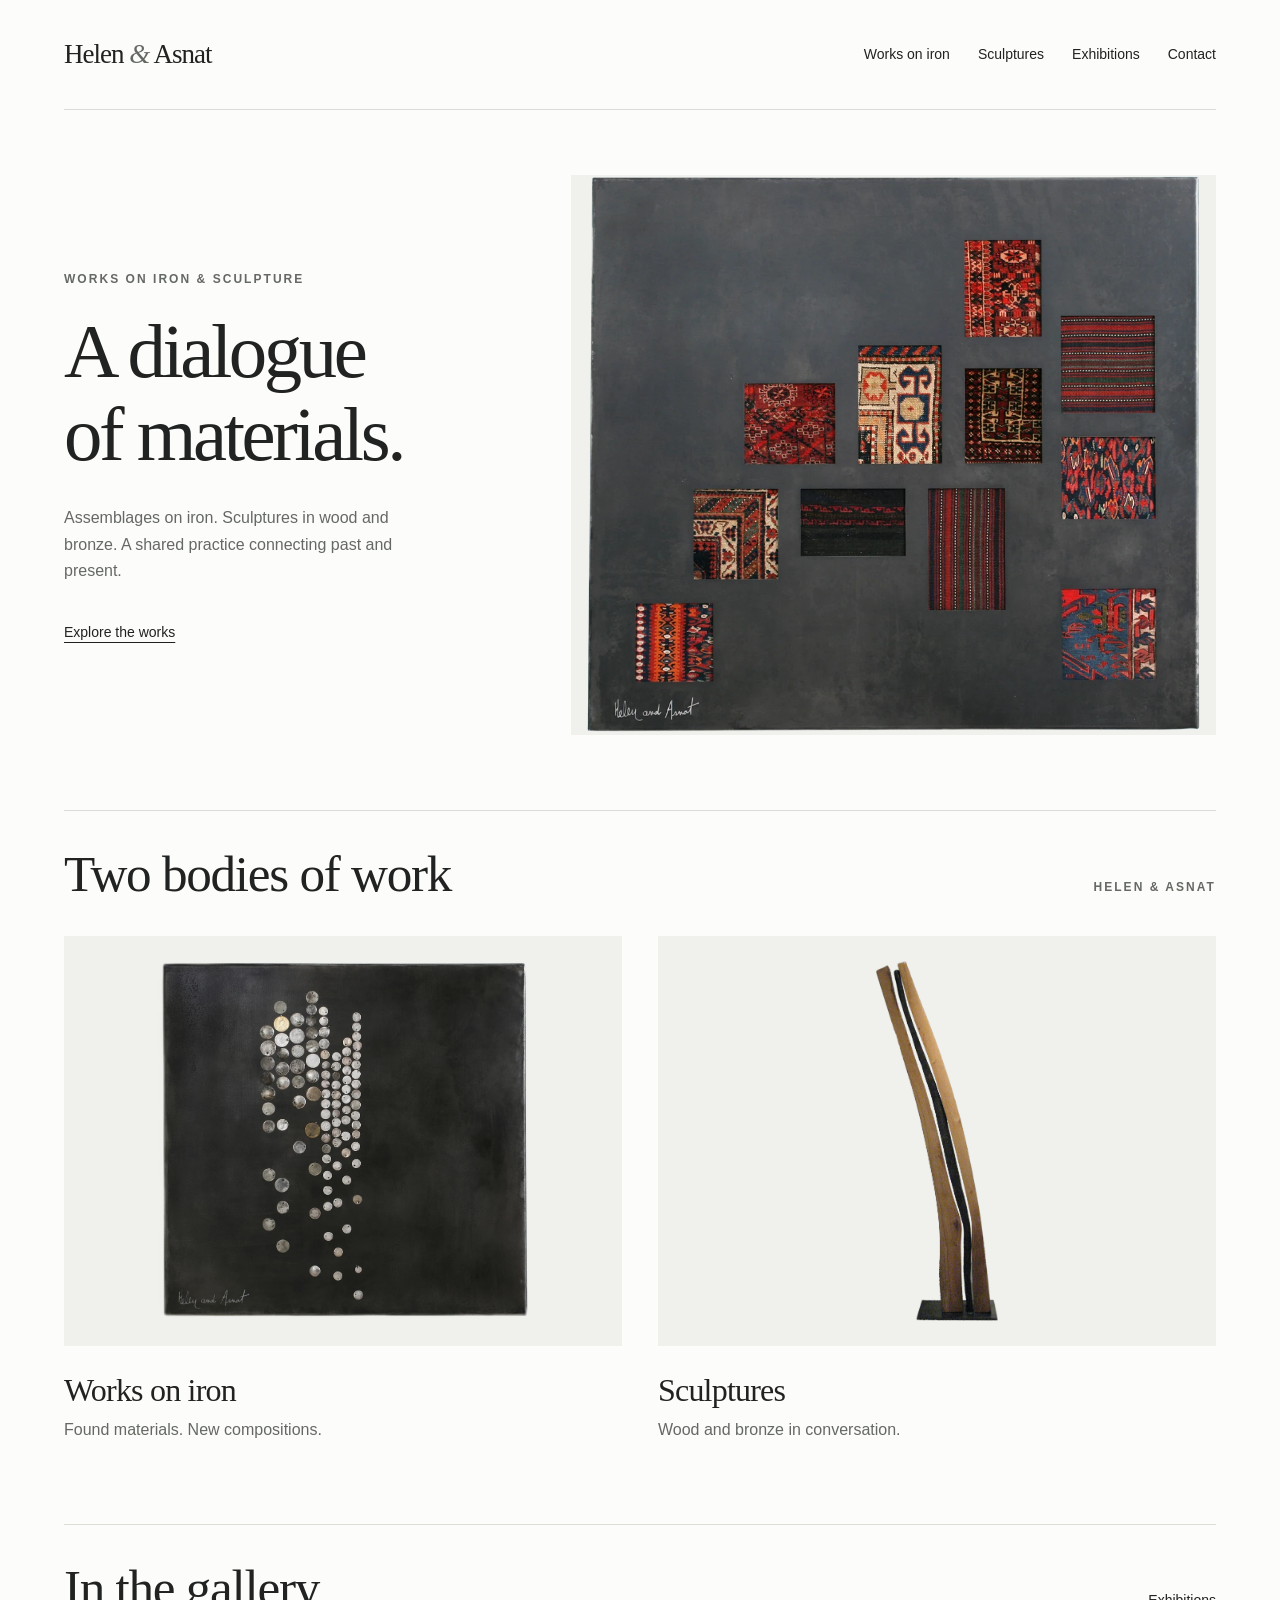
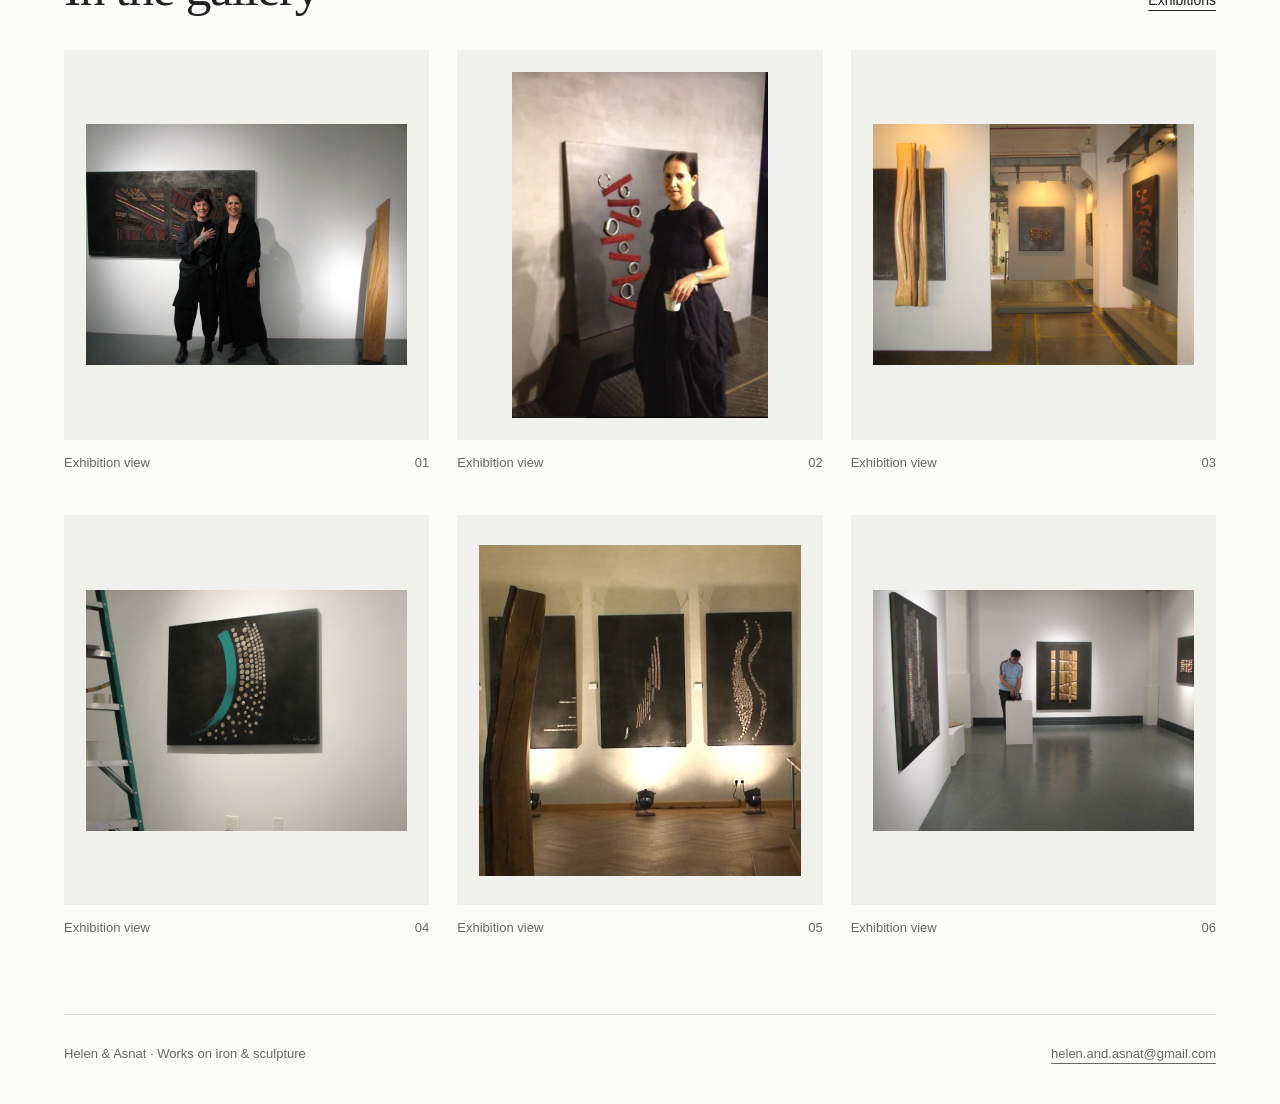
==== index.html @ fd4b8bdb "Build Helen and Asnat art portfolio for GitHub Pages" ====
<!doctype html><html lang="en"><head><meta charset="utf-8"><meta name="viewport" content="width=device-width, initial-scale=1"><title>Works on iron &amp; sculpture | Helen and Asnat</title><meta name="description" content="Art by Helen and Asnat: works on iron, wood and bronze sculptures, exhibitions and artist statements."><link rel="icon" href="favicon.svg" type="image/svg+xml"><link rel="stylesheet" href="style.css"><script defer src="gallery.js"></script></head><body><a class="skip" href="#main">Skip to content</a><header class="header"><a class="brand" href="./">Helen <span>&amp;</span> Asnat</a><nav aria-label="Main navigation"><a href="works-on-iron/" >Works on iron</a><a href="sculptures/" >Sculptures</a><a href="exhibitions/" >Exhibitions</a><a href="contact-1/" >Contact</a></nav></header><main id="main"><section class="hero"><div><span class="eyebrow">Works on iron &amp; sculpture</span><h1>A dialogue<br>of materials.</h1><p>Assemblages on iron. Sculptures in wood and bronze. A shared practice connecting past and present.</p><a class="text-link" href="works-on-iron/">Explore the works</a></div><img class="hero-image" src="assets/2c058118e0299b.webp" alt="Assemblage on iron by Helen and Asnat" fetchpriority="high"></section><div class="section-head"><h2>Two bodies of work</h2><span class="eyebrow">Helen &amp; Asnat</span></div><section class="collection-grid"><a class="collection" href="works-on-iron/"><img class="" src="assets/9e186c70b2d041.webp" alt="Assemblage on iron by Helen and Asnat" loading="lazy"><h2>Works on iron</h2><p>Found materials. New compositions.</p></a><a class="collection" href="sculptures/"><img class="" src="assets/426049a3ed5650.webp" alt="Wood and bronze sculpture by Helen and Asnat" loading="lazy"><h2>Sculptures</h2><p>Wood and bronze in conversation.</p></a></section><div class="section-head" id="exhibitionsview"><h2>In the gallery</h2><a class="text-link" href="exhibitions/">Exhibitions</a></div><div class="gallery"><figure class="art"><a class="art-link" href="assets/4112d3dcbe7332.webp" aria-label="Enlarge image 1"><img class="" src="assets/4112d3dcbe7332.webp" alt="Exhibition view by Helen and Asnat" loading="lazy"></a><figcaption><span>Exhibition view</span><span>01</span></figcaption></figure><figure class="art"><a class="art-link" href="assets/65304a5ecab0d7.webp" aria-label="Enlarge image 2"><img class="" src="assets/65304a5ecab0d7.webp" alt="Exhibition view by Helen and Asnat" loading="lazy"></a><figcaption><span>Exhibition view</span><span>02</span></figcaption></figure><figure class="art"><a class="art-link" href="assets/9bd094eff976e6.webp" aria-label="Enlarge image 3"><img class="" src="assets/9bd094eff976e6.webp" alt="Exhibition view by Helen and Asnat" loading="lazy"></a><figcaption><span>Exhibition view</span><span>03</span></figcaption></figure><figure class="art"><a class="art-link" href="assets/905476656d8ebf.webp" aria-label="Enlarge image 4"><img class="" src="assets/905476656d8ebf.webp" alt="Exhibition view by Helen and Asnat" loading="lazy"></a><figcaption><span>Exhibition view</span><span>04</span></figcaption></figure><figure class="art"><a class="art-link" href="assets/89f5d32271fccd.webp" aria-label="Enlarge image 5"><img class="" src="assets/89f5d32271fccd.webp" alt="Exhibition view by Helen and Asnat" loading="lazy"></a><figcaption><span>Exhibition view</span><span>05</span></figcaption></figure><figure class="art"><a class="art-link" href="assets/de96e5c4df26c9.webp" aria-label="Enlarge image 6"><img class="" src="assets/de96e5c4df26c9.webp" alt="Exhibition view by Helen and Asnat" loading="lazy"></a><figcaption><span>Exhibition view</span><span>06</span></figcaption></figure></div></main><footer><span>Helen &amp; Asnat · Works on iron &amp; sculpture</span><a href="mailto:helen.and.asnat@gmail.com">helen.and.asnat@gmail.com</a></footer><dialog aria-label="Artwork viewer"><div class="lightbox-top"><span id="art-label">Artwork</span><button id="close" aria-label="Close artwork viewer">Close ×</button></div><img id="large-art" alt=""><div class="lightbox-bottom"><button id="previous" aria-label="Previous artwork">Previous</button><span id="counter"></span><button id="next" aria-label="Next artwork">Next</button></div></dialog></body></html>
---- style.css ----
:root{--ink:#202321;--muted:#656963;--paper:#fcfcfa;--line:#d9ddd6;--accent:#73543d}*{box-sizing:border-box}html{scroll-behavior:smooth}body{margin:0;background:var(--paper);color:var(--ink);font:16px/1.65 Arial,Helvetica,sans-serif}a{color:inherit;text-underline-offset:5px}a:hover{color:var(--accent)}button{font:inherit;cursor:pointer}a:focus-visible,button:focus-visible{outline:2px solid var(--accent);outline-offset:6px}.skip{position:absolute;left:20px;top:-70px;background:white;padding:12px;z-index:10}.skip:focus{top:10px}.header{margin:0 5vw;min-height:110px;display:flex;align-items:center;justify-content:space-between;border-bottom:1px solid var(--line);gap:30px}.brand{text-decoration:none;font-family:Georgia,serif;font-size:27px;line-height:1.1;letter-spacing:-1px}.brand span{font-style:italic;color:var(--muted)}nav{display:flex;gap:28px;flex-wrap:wrap}nav a{font-size:14px;text-decoration:none}nav a[aria-current=page]{text-decoration:underline}main{max-width:1500px;margin:auto;padding:0 5vw}.eyebrow{text-transform:uppercase;letter-spacing:.17em;font-size:12px;font-weight:600;color:var(--muted)}h1,h2,h3{font-family:Georgia,'Times New Roman',serif;font-weight:400;line-height:1.08;margin:0}h1{font-size:clamp(46px,6vw,88px);letter-spacing:-.045em}h2{font-size:clamp(34px,4vw,54px);letter-spacing:-.025em}.hero{display:grid;grid-template-columns:.8fr 1.2fr;gap:6vw;align-items:center;padding:65px 0 75px}.hero h1{margin:20px 0 28px}.hero p{max-width:380px;color:var(--muted)}.hero-image{width:100%;height:560px;object-fit:contain;background:#f0f1ed}.text-link{display:inline-block;margin-top:20px;font-size:14px}.intro{padding:60px 0 50px;display:grid;grid-template-columns:1fr 1fr;gap:5vw}.intro p{max-width:650px;color:var(--muted);margin-top:0}.subnav{display:flex;flex-wrap:wrap;gap:12px 28px;font-size:14px;margin-top:22px}.section-head{border-top:1px solid var(--line);padding:35px 0;display:flex;align-items:baseline;justify-content:space-between;gap:20px}.gallery{display:grid;grid-template-columns:repeat(3,minmax(0,1fr));gap:42px 28px;margin:0 0 75px}.art{margin:0;min-width:0}.art a{display:block;background:#f0f1ed;overflow:hidden}.art img{width:100%;height:390px;object-fit:contain;display:block;padding:22px;transition:transform .3s}.art a:hover img{transform:scale(1.025)}figcaption{display:flex;justify-content:space-between;gap:12px;margin-top:12px;font-size:13px;color:var(--muted)}.collection-grid{display:grid;grid-template-columns:1fr 1fr;gap:36px;margin:0 0 80px}.collection img{width:100%;height:410px;object-fit:contain;background:#f0f1ed;padding:25px}.collection{text-decoration:none}.collection h2{font-size:32px;margin:18px 0 10px}.collection p{margin:0;color:var(--muted)}.prose{max-width:760px;margin:0 auto 85px;font-size:18px;line-height:1.85}.prose p{margin:0 0 25px}.exhibitions{list-style:none;padding:0;margin:0 0 70px}.exhibitions li{display:grid;grid-template-columns:90px 1fr 150px;gap:20px;padding:25px 0;border-top:1px solid var(--line)}.exhibitions .year{font-family:Georgia,serif;font-size:25px}.exhibitions .kind{color:var(--muted);font-size:14px}.contact{display:grid;grid-template-columns:1fr 1fr;gap:8vw;padding-bottom:80px}.contact img{width:100%;max-height:600px;object-fit:contain}.contact h2{font-size:30px;margin:30px 0 12px}.contact a{overflow-wrap:anywhere}footer{margin:0 5vw;border-top:1px solid var(--line);padding:28px 0 40px;display:flex;justify-content:space-between;gap:20px;font-size:13px;color:var(--muted)}dialog{border:0;background:#fcfcfa;padding:24px;width:95vw;max-width:1400px;max-height:95vh}dialog::backdrop{background:#101411dd}.lightbox-top,.lightbox-bottom{display:flex;justify-content:space-between;align-items:center;gap:20px}dialog button{border:1px solid var(--line);background:transparent;padding:8px 16px}dialog img{width:100%;height:70vh;object-fit:contain;display:block;margin:15px 0}body:has(dialog[open]){overflow:hidden}@media(max-width:760px){.header{min-height:120px;align-items:flex-start;padding:24px 0;flex-direction:column;gap:22px}nav{gap:12px 22px}.hero,.intro,.contact{grid-template-columns:1fr;gap:30px}.hero{padding:35px 0 45px}.hero-image{height:420px}.hero p{max-width:none}.intro{padding:35px 0}.gallery{grid-template-columns:repeat(2,minmax(0,1fr));gap:25px 14px}.art img{height:270px;padding:12px}.collection-grid{gap:20px}.collection img{height:280px;padding:15px}.collection h2{font-size:28px}.exhibitions li{grid-template-columns:65px 1fr}.exhibitions .kind{grid-column:2}.prose{font-size:17px}.section-head{align-items:flex-start}.section-head .text-link{margin-top:5px}footer{flex-direction:column;gap:5px}}@media(max-width:420px){.gallery,.collection-grid{grid-template-columns:1fr}.art img{height:390px}.hero-image{height:340px}}@media(prefers-reduced-motion:reduce){html{scroll-behavior:auto}.art img{transition:none}}
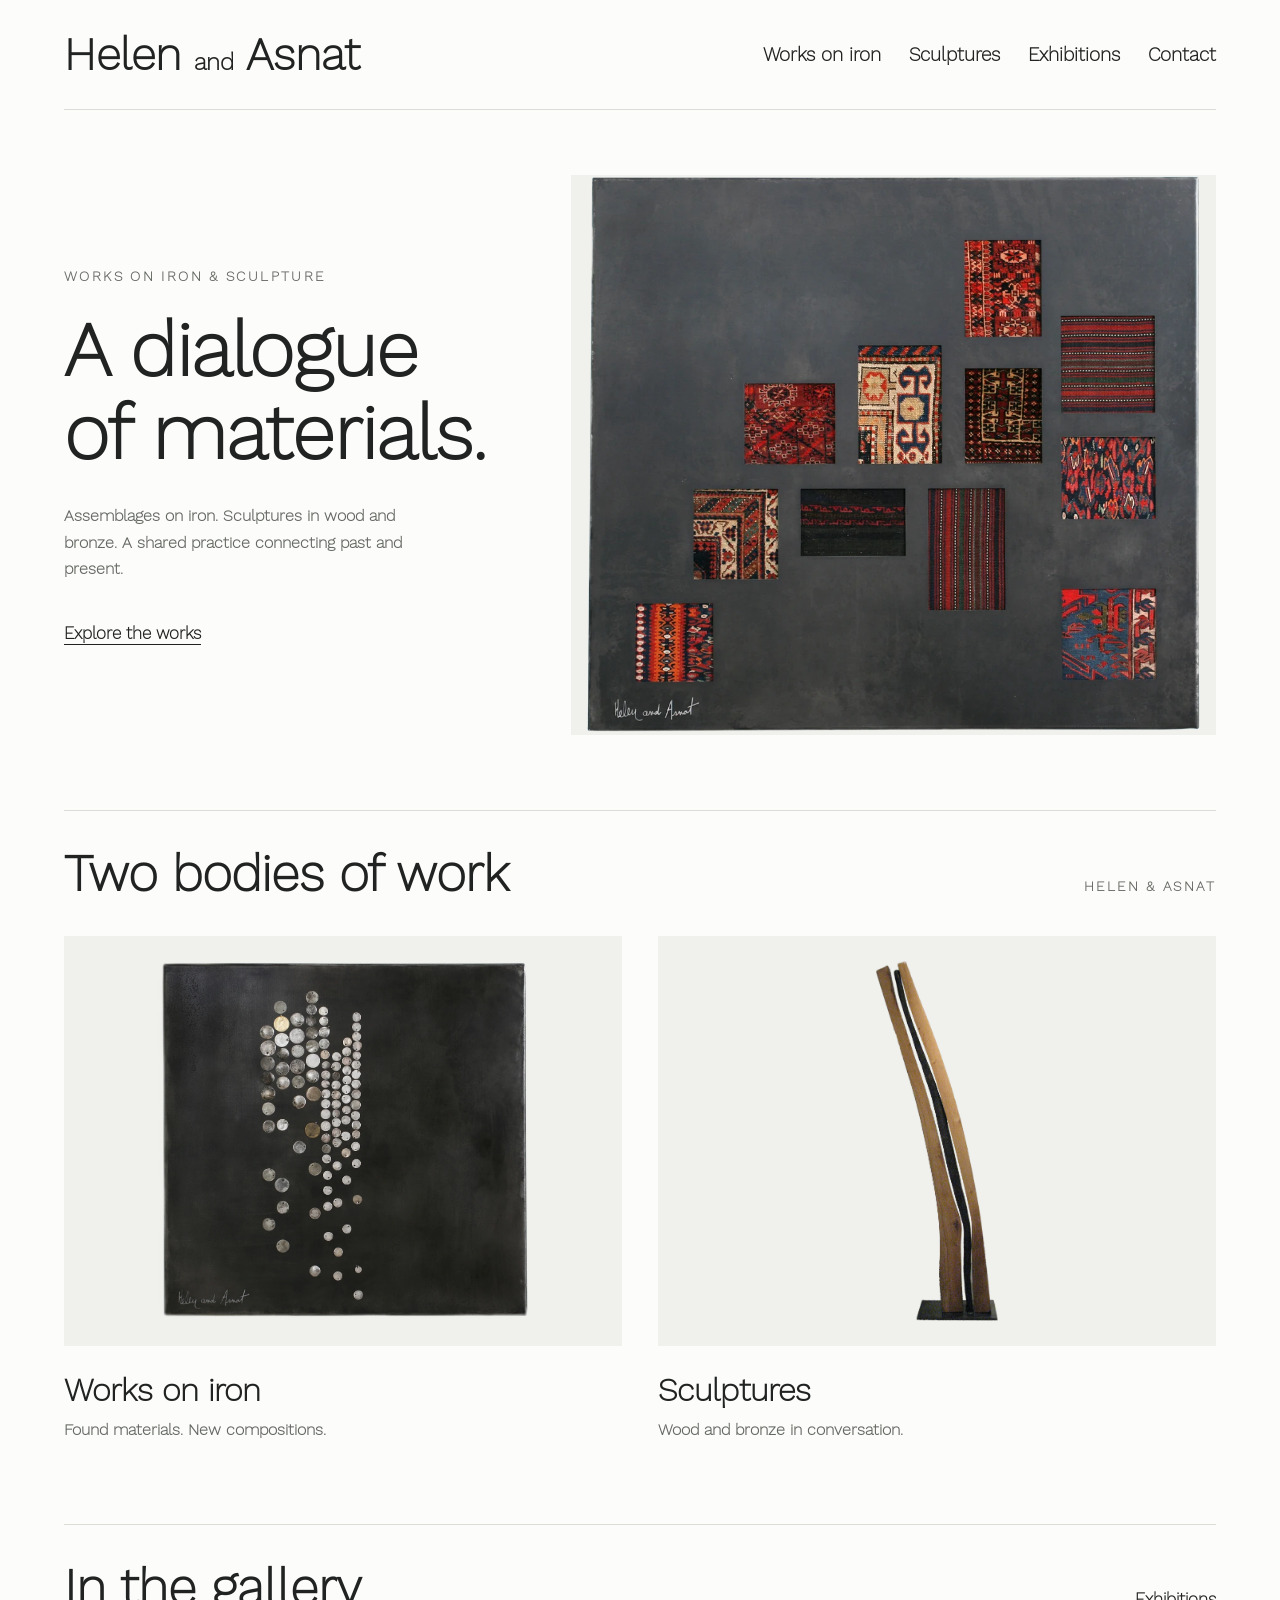
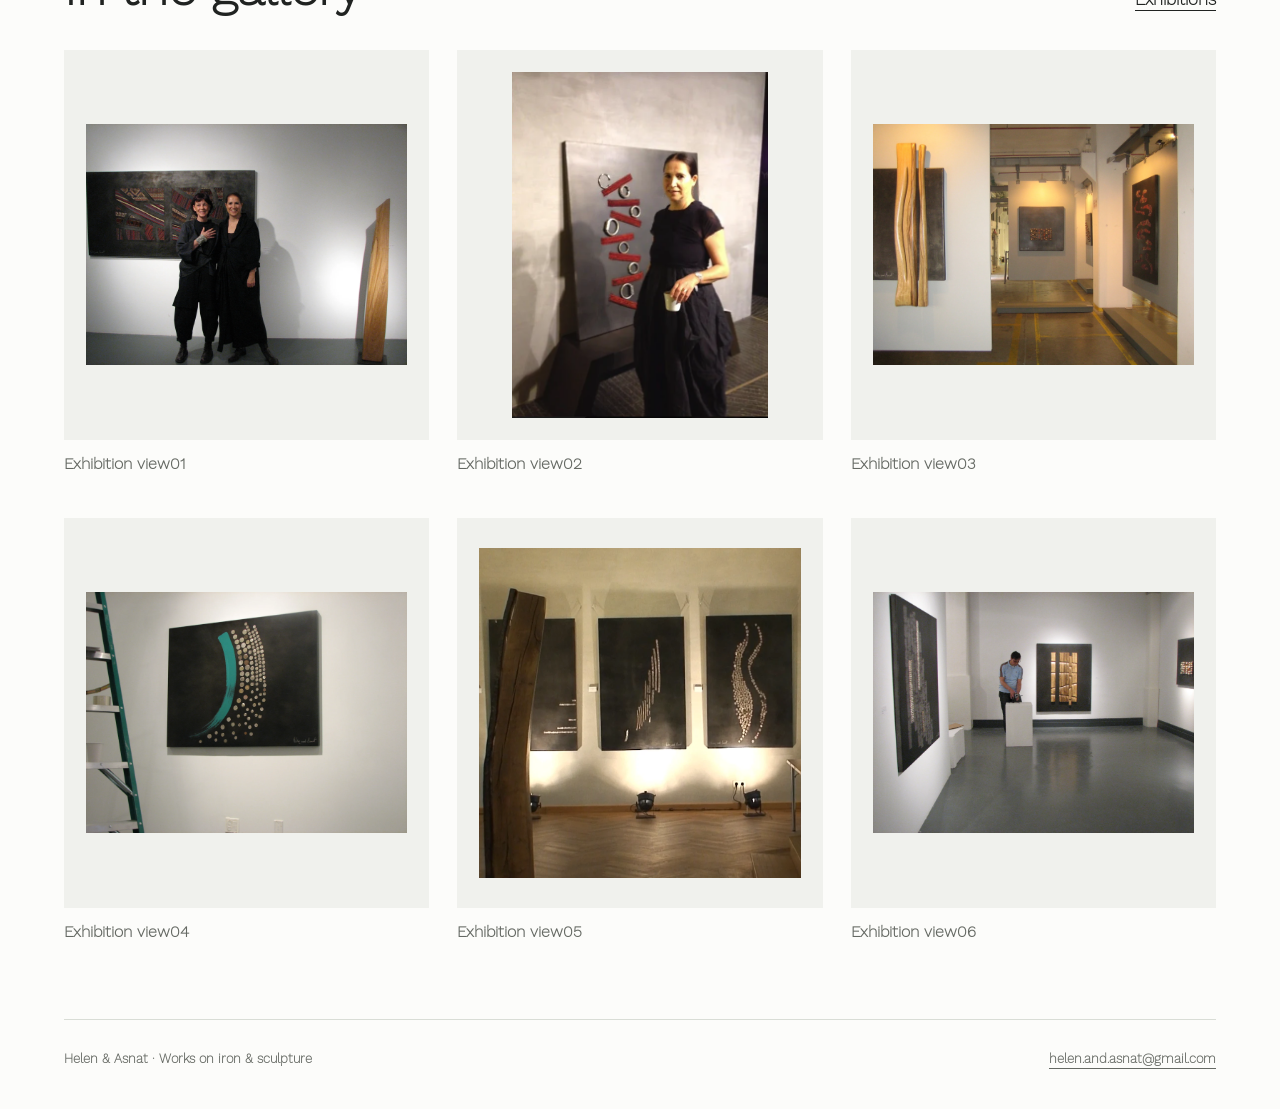
==== commit 5280ddbf: "Restore complete galleries, original artwork details and Work Sans typography" ====
--- a/index.html
+++ b/index.html
@@ -1 +1 @@
-<!doctype html><html lang="en"><head><meta charset="utf-8"><meta name="viewport" content="width=device-width, initial-scale=1"><title>Works on iron &amp; sculpture | Helen and Asnat</title><meta name="description" content="Art by Helen and Asnat: works on iron, wood and bronze sculptures, exhibitions and artist statements."><link rel="icon" href="favicon.svg" type="image/svg+xml"><link rel="stylesheet" href="style.css"><script defer src="gallery.js"></script></head><body><a class="skip" href="#main">Skip to content</a><header class="header"><a class="brand" href="./">Helen <span>&amp;</span> Asnat</a><nav aria-label="Main navigation"><a href="works-on-iron/" >Works on iron</a><a href="sculptures/" >Sculptures</a><a href="exhibitions/" >Exhibitions</a><a href="contact-1/" >Contact</a></nav></header><main id="main"><section class="hero"><div><span class="eyebrow">Works on iron &amp; sculpture</span><h1>A dialogue<br>of materials.</h1><p>Assemblages on iron. Sculptures in wood and bronze. A shared practice connecting past and present.</p><a class="text-link" href="works-on-iron/">Explore the works</a></div><img class="hero-image" src="assets/2c058118e0299b.webp" alt="Assemblage on iron by Helen and Asnat" fetchpriority="high"></section><div class="section-head"><h2>Two bodies of work</h2><span class="eyebrow">Helen &amp; Asnat</span></div><section class="collection-grid"><a class="collection" href="works-on-iron/"><img class="" src="assets/9e186c70b2d041.webp" alt="Assemblage on iron by Helen and Asnat" loading="lazy"><h2>Works on iron</h2><p>Found materials. New compositions.</p></a><a class="collection" href="sculptures/"><img class="" src="assets/426049a3ed5650.webp" alt="Wood and bronze sculpture by Helen and Asnat" loading="lazy"><h2>Sculptures</h2><p>Wood and bronze in conversation.</p></a></section><div class="section-head" id="exhibitionsview"><h2>In the gallery</h2><a class="text-link" href="exhibitions/">Exhibitions</a></div><div class="gallery"><figure class="art"><a class="art-link" href="assets/4112d3dcbe7332.webp" aria-label="Enlarge image 1"><img class="" src="assets/4112d3dcbe7332.webp" alt="Exhibition view by Helen and Asnat" loading="lazy"></a><figcaption><span>Exhibition view</span><span>01</span></figcaption></figure><figure class="art"><a class="art-link" href="assets/65304a5ecab0d7.webp" aria-label="Enlarge image 2"><img class="" src="assets/65304a5ecab0d7.webp" alt="Exhibition view by Helen and Asnat" loading="lazy"></a><figcaption><span>Exhibition view</span><span>02</span></figcaption></figure><figure class="art"><a class="art-link" href="assets/9bd094eff976e6.webp" aria-label="Enlarge image 3"><img class="" src="assets/9bd094eff976e6.webp" alt="Exhibition view by Helen and Asnat" loading="lazy"></a><figcaption><span>Exhibition view</span><span>03</span></figcaption></figure><figure class="art"><a class="art-link" href="assets/905476656d8ebf.webp" aria-label="Enlarge image 4"><img class="" src="assets/905476656d8ebf.webp" alt="Exhibition view by Helen and Asnat" loading="lazy"></a><figcaption><span>Exhibition view</span><span>04</span></figcaption></figure><figure class="art"><a class="art-link" href="assets/89f5d32271fccd.webp" aria-label="Enlarge image 5"><img class="" src="assets/89f5d32271fccd.webp" alt="Exhibition view by Helen and Asnat" loading="lazy"></a><figcaption><span>Exhibition view</span><span>05</span></figcaption></figure><figure class="art"><a class="art-link" href="assets/de96e5c4df26c9.webp" aria-label="Enlarge image 6"><img class="" src="assets/de96e5c4df26c9.webp" alt="Exhibition view by Helen and Asnat" loading="lazy"></a><figcaption><span>Exhibition view</span><span>06</span></figcaption></figure></div></main><footer><span>Helen &amp; Asnat · Works on iron &amp; sculpture</span><a href="mailto:helen.and.asnat@gmail.com">helen.and.asnat@gmail.com</a></footer><dialog aria-label="Artwork viewer"><div class="lightbox-top"><span id="art-label">Artwork</span><button id="close" aria-label="Close artwork viewer">Close ×</button></div><img id="large-art" alt=""><div class="lightbox-bottom"><button id="previous" aria-label="Previous artwork">Previous</button><span id="counter"></span><button id="next" aria-label="Next artwork">Next</button></div></dialog></body></html>+<!doctype html><html lang="en"><head><meta charset="utf-8"><meta name="viewport" content="width=device-width, initial-scale=1"><title>Works on iron &amp; sculpture | Helen and Asnat</title><meta name="description" content="Art by Helen and Asnat: works on iron, wood and bronze sculptures, exhibitions and artist statements."><link rel="icon" href="favicon.svg" type="image/svg+xml"><link rel="stylesheet" href="style.css"><script defer src="gallery.js"></script></head><body><a class="skip" href="#main">Skip to content</a><header class="header"><a class="brand" href="./">Helen <span>and</span> Asnat</a><nav aria-label="Main navigation"><a href="works-on-iron/" >Works on iron</a><a href="sculptures/" >Sculptures</a><a href="exhibitions/" >Exhibitions</a><a href="contact-1/" >Contact</a></nav></header><main id="main"><section class="hero"><div><span class="eyebrow">Works on iron &amp; sculpture</span><h1>A dialogue<br>of materials.</h1><p>Assemblages on iron. Sculptures in wood and bronze. A shared practice connecting past and present.</p><a class="text-link" href="works-on-iron/">Explore the works</a></div><img class="hero-image" src="assets/2c058118e0299b.webp" alt="Assemblage on iron by Helen and Asnat" fetchpriority="high"></section><div class="section-head"><h2>Two bodies of work</h2><span class="eyebrow">Helen &amp; Asnat</span></div><section class="collection-grid"><a class="collection" href="works-on-iron/"><img class="" src="assets/9e186c70b2d041.webp" alt="Assemblage on iron by Helen and Asnat" loading="lazy"><h2>Works on iron</h2><p>Found materials. New compositions.</p></a><a class="collection" href="sculptures/"><img class="" src="assets/426049a3ed5650.webp" alt="Wood and bronze sculpture by Helen and Asnat" loading="lazy"><h2>Sculptures</h2><p>Wood and bronze in conversation.</p></a></section><div class="section-head" id="exhibitionsview"><h2>In the gallery</h2><a class="text-link" href="exhibitions/">Exhibitions</a></div><div class="gallery"><figure class="art"><a class="art-link" href="assets/4112d3dcbe7332.webp" aria-label="Enlarge image 1"><img class="" src="assets/4112d3dcbe7332.webp" alt="Exhibition view by Helen and Asnat" loading="lazy"></a><figcaption><span>Exhibition view</span><span>01</span></figcaption></figure><figure class="art"><a class="art-link" href="assets/65304a5ecab0d7.webp" aria-label="Enlarge image 2"><img class="" src="assets/65304a5ecab0d7.webp" alt="Exhibition view by Helen and Asnat" loading="lazy"></a><figcaption><span>Exhibition view</span><span>02</span></figcaption></figure><figure class="art"><a class="art-link" href="assets/9bd094eff976e6.webp" aria-label="Enlarge image 3"><img class="" src="assets/9bd094eff976e6.webp" alt="Exhibition view by Helen and Asnat" loading="lazy"></a><figcaption><span>Exhibition view</span><span>03</span></figcaption></figure><figure class="art"><a class="art-link" href="assets/905476656d8ebf.webp" aria-label="Enlarge image 4"><img class="" src="assets/905476656d8ebf.webp" alt="Exhibition view by Helen and Asnat" loading="lazy"></a><figcaption><span>Exhibition view</span><span>04</span></figcaption></figure><figure class="art"><a class="art-link" href="assets/89f5d32271fccd.webp" aria-label="Enlarge image 5"><img class="" src="assets/89f5d32271fccd.webp" alt="Exhibition view by Helen and Asnat" loading="lazy"></a><figcaption><span>Exhibition view</span><span>05</span></figcaption></figure><figure class="art"><a class="art-link" href="assets/de96e5c4df26c9.webp" aria-label="Enlarge image 6"><img class="" src="assets/de96e5c4df26c9.webp" alt="Exhibition view by Helen and Asnat" loading="lazy"></a><figcaption><span>Exhibition view</span><span>06</span></figcaption></figure></div></main><footer><span>Helen &amp; Asnat · Works on iron &amp; sculpture</span><a href="mailto:helen.and.asnat@gmail.com">helen.and.asnat@gmail.com</a></footer><dialog aria-labelledby="art-label" aria-describedby="art-description"><div class="lightbox-top"><span id="art-label">Artwork</span><button id="close" aria-label="Close artwork viewer">Close ×</button></div><img id="large-art" alt=""><p id="art-description"></p><div class="lightbox-bottom"><button id="previous" aria-label="Previous artwork">Previous</button><span id="counter"></span><button id="next" aria-label="Next artwork">Next</button></div></dialog></body></html>
--- a/style.css
+++ b/style.css
@@ -1 +1,5 @@
-:root{--ink:#202321;--muted:#656963;--paper:#fcfcfa;--line:#d9ddd6;--accent:#73543d}*{box-sizing:border-box}html{scroll-behavior:smooth}body{margin:0;background:var(--paper);color:var(--ink);font:16px/1.65 Arial,Helvetica,sans-serif}a{color:inherit;text-underline-offset:5px}a:hover{color:var(--accent)}button{font:inherit;cursor:pointer}a:focus-visible,button:focus-visible{outline:2px solid var(--accent);outline-offset:6px}.skip{position:absolute;left:20px;top:-70px;background:white;padding:12px;z-index:10}.skip:focus{top:10px}.header{margin:0 5vw;min-height:110px;display:flex;align-items:center;justify-content:space-between;border-bottom:1px solid var(--line);gap:30px}.brand{text-decoration:none;font-family:Georgia,serif;font-size:27px;line-height:1.1;letter-spacing:-1px}.brand span{font-style:italic;color:var(--muted)}nav{display:flex;gap:28px;flex-wrap:wrap}nav a{font-size:14px;text-decoration:none}nav a[aria-current=page]{text-decoration:underline}main{max-width:1500px;margin:auto;padding:0 5vw}.eyebrow{text-transform:uppercase;letter-spacing:.17em;font-size:12px;font-weight:600;color:var(--muted)}h1,h2,h3{font-family:Georgia,'Times New Roman',serif;font-weight:400;line-height:1.08;margin:0}h1{font-size:clamp(46px,6vw,88px);letter-spacing:-.045em}h2{font-size:clamp(34px,4vw,54px);letter-spacing:-.025em}.hero{display:grid;grid-template-columns:.8fr 1.2fr;gap:6vw;align-items:center;padding:65px 0 75px}.hero h1{margin:20px 0 28px}.hero p{max-width:380px;color:var(--muted)}.hero-image{width:100%;height:560px;object-fit:contain;background:#f0f1ed}.text-link{display:inline-block;margin-top:20px;font-size:14px}.intro{padding:60px 0 50px;display:grid;grid-template-columns:1fr 1fr;gap:5vw}.intro p{max-width:650px;color:var(--muted);margin-top:0}.subnav{display:flex;flex-wrap:wrap;gap:12px 28px;font-size:14px;margin-top:22px}.section-head{border-top:1px solid var(--line);padding:35px 0;display:flex;align-items:baseline;justify-content:space-between;gap:20px}.gallery{display:grid;grid-template-columns:repeat(3,minmax(0,1fr));gap:42px 28px;margin:0 0 75px}.art{margin:0;min-width:0}.art a{display:block;background:#f0f1ed;overflow:hidden}.art img{width:100%;height:390px;object-fit:contain;display:block;padding:22px;transition:transform .3s}.art a:hover img{transform:scale(1.025)}figcaption{display:flex;justify-content:space-between;gap:12px;margin-top:12px;font-size:13px;color:var(--muted)}.collection-grid{display:grid;grid-template-columns:1fr 1fr;gap:36px;margin:0 0 80px}.collection img{width:100%;height:410px;object-fit:contain;background:#f0f1ed;padding:25px}.collection{text-decoration:none}.collection h2{font-size:32px;margin:18px 0 10px}.collection p{margin:0;color:var(--muted)}.prose{max-width:760px;margin:0 auto 85px;font-size:18px;line-height:1.85}.prose p{margin:0 0 25px}.exhibitions{list-style:none;padding:0;margin:0 0 70px}.exhibitions li{display:grid;grid-template-columns:90px 1fr 150px;gap:20px;padding:25px 0;border-top:1px solid var(--line)}.exhibitions .year{font-family:Georgia,serif;font-size:25px}.exhibitions .kind{color:var(--muted);font-size:14px}.contact{display:grid;grid-template-columns:1fr 1fr;gap:8vw;padding-bottom:80px}.contact img{width:100%;max-height:600px;object-fit:contain}.contact h2{font-size:30px;margin:30px 0 12px}.contact a{overflow-wrap:anywhere}footer{margin:0 5vw;border-top:1px solid var(--line);padding:28px 0 40px;display:flex;justify-content:space-between;gap:20px;font-size:13px;color:var(--muted)}dialog{border:0;background:#fcfcfa;padding:24px;width:95vw;max-width:1400px;max-height:95vh}dialog::backdrop{background:#101411dd}.lightbox-top,.lightbox-bottom{display:flex;justify-content:space-between;align-items:center;gap:20px}dialog button{border:1px solid var(--line);background:transparent;padding:8px 16px}dialog img{width:100%;height:70vh;object-fit:contain;display:block;margin:15px 0}body:has(dialog[open]){overflow:hidden}@media(max-width:760px){.header{min-height:120px;align-items:flex-start;padding:24px 0;flex-direction:column;gap:22px}nav{gap:12px 22px}.hero,.intro,.contact{grid-template-columns:1fr;gap:30px}.hero{padding:35px 0 45px}.hero-image{height:420px}.hero p{max-width:none}.intro{padding:35px 0}.gallery{grid-template-columns:repeat(2,minmax(0,1fr));gap:25px 14px}.art img{height:270px;padding:12px}.collection-grid{gap:20px}.collection img{height:280px;padding:15px}.collection h2{font-size:28px}.exhibitions li{grid-template-columns:65px 1fr}.exhibitions .kind{grid-column:2}.prose{font-size:17px}.section-head{align-items:flex-start}.section-head .text-link{margin-top:5px}footer{flex-direction:column;gap:5px}}@media(max-width:420px){.gallery,.collection-grid{grid-template-columns:1fr}.art img{height:390px}.hero-image{height:340px}}@media(prefers-reduced-motion:reduce){html{scroll-behavior:auto}.art img{transition:none}}
+@font-face{font-family:worksans-extralight;src:url("assets/work-sans-extralight.woff2") format("woff2");font-style:normal;font-weight:400;font-display:swap}
+:root{--ink:#202321;--muted:#656963;--paper:#fcfcfa;--line:#d9ddd6;--accent:#73543d}*{box-sizing:border-box}html{scroll-behavior:smooth}body{margin:0;background:var(--paper);color:var(--ink);font:16px/1.65 worksans-extralight,"Work Sans",sans-serif}a{color:inherit;text-underline-offset:5px}a:hover{color:var(--accent)}button{font:inherit;cursor:pointer}a:focus-visible,button:focus-visible{outline:2px solid var(--accent);outline-offset:6px}.skip{position:absolute;left:20px;top:-70px;background:white;padding:12px;z-index:10}.skip:focus{top:10px}.header{margin:0 5vw;min-height:110px;display:flex;align-items:center;justify-content:space-between;border-bottom:1px solid var(--line);gap:30px}.brand{text-decoration:none;font-family:worksans-extralight,"Work Sans",sans-serif;font-size:27px;line-height:1.1;letter-spacing:-1px}.brand span{font-style:italic;color:var(--muted)}nav{display:flex;gap:28px;flex-wrap:wrap}nav a{font-size:14px;text-decoration:none}nav a[aria-current=page]{text-decoration:underline}main{max-width:1500px;margin:auto;padding:0 5vw}.eyebrow{text-transform:uppercase;letter-spacing:.17em;font-size:12px;font-weight:600;color:var(--muted)}h1,h2,h3{font-family:worksans-extralight,"Work Sans",sans-serif;font-weight:400;line-height:1.08;margin:0}h1{font-size:clamp(46px,6vw,88px);letter-spacing:-.045em}h2{font-size:clamp(34px,4vw,54px);letter-spacing:-.025em}.hero{display:grid;grid-template-columns:.8fr 1.2fr;gap:6vw;align-items:center;padding:65px 0 75px}.hero h1{margin:20px 0 28px}.hero p{max-width:380px;color:var(--muted)}.hero-image{width:100%;height:560px;object-fit:contain;background:#f0f1ed}.text-link{display:inline-block;margin-top:20px;font-size:14px}.intro{padding:60px 0 50px;display:grid;grid-template-columns:1fr 1fr;gap:5vw}.intro p{max-width:650px;color:var(--muted);margin-top:0}.subnav{display:flex;flex-wrap:wrap;gap:12px 28px;font-size:14px;margin-top:22px}.section-head{border-top:1px solid var(--line);padding:35px 0;display:flex;align-items:baseline;justify-content:space-between;gap:20px}.gallery{display:grid;grid-template-columns:repeat(3,minmax(0,1fr));gap:42px 28px;margin:0 0 75px}.art{margin:0;min-width:0}.art a{display:block;background:#f0f1ed;overflow:hidden}.art img{width:100%;height:390px;object-fit:contain;display:block;padding:22px;transition:transform .3s}.art a:hover img{transform:scale(1.025)}figcaption{display:flex;justify-content:space-between;gap:12px;margin-top:12px;font-size:13px;color:var(--muted)}.collection-grid{display:grid;grid-template-columns:1fr 1fr;gap:36px;margin:0 0 80px}.collection img{width:100%;height:410px;object-fit:contain;background:#f0f1ed;padding:25px}.collection{text-decoration:none}.collection h2{font-size:32px;margin:18px 0 10px}.collection p{margin:0;color:var(--muted)}.prose{max-width:760px;margin:0 auto 85px;font-size:18px;line-height:1.85}.prose p{margin:0 0 25px}.exhibitions{list-style:none;padding:0;margin:0 0 70px}.exhibitions li{display:grid;grid-template-columns:90px 1fr 150px;gap:20px;padding:25px 0;border-top:1px solid var(--line)}.exhibitions .year{font-family:worksans-extralight,"Work Sans",sans-serif;font-size:25px}.exhibitions .kind{color:var(--muted);font-size:14px}.contact{display:grid;grid-template-columns:1fr 1fr;gap:8vw;padding-bottom:80px}.contact img{width:100%;max-height:600px;object-fit:contain}.contact h2{font-size:30px;margin:30px 0 12px}.contact a{overflow-wrap:anywhere}footer{margin:0 5vw;border-top:1px solid var(--line);padding:28px 0 40px;display:flex;justify-content:space-between;gap:20px;font-size:13px;color:var(--muted)}dialog{border:0;background:#fcfcfa;padding:24px;width:95vw;max-width:1400px;max-height:95vh}dialog::backdrop{background:#101411dd}.lightbox-top,.lightbox-bottom{display:flex;justify-content:space-between;align-items:center;gap:20px}dialog button{border:1px solid var(--line);background:transparent;padding:8px 16px}dialog img{width:100%;height:70vh;object-fit:contain;display:block;margin:15px 0}body:has(dialog[open]){overflow:hidden}@media(max-width:760px){.header{min-height:120px;align-items:flex-start;padding:24px 0;flex-direction:column;gap:22px}nav{gap:12px 22px}.hero,.intro,.contact{grid-template-columns:1fr;gap:30px}.hero{padding:35px 0 45px}.hero-image{height:420px}.hero p{max-width:none}.intro{padding:35px 0}.gallery{grid-template-columns:repeat(2,minmax(0,1fr));gap:25px 14px}.art img{height:270px;padding:12px}.collection-grid{gap:20px}.collection img{height:280px;padding:15px}.collection h2{font-size:28px}.exhibitions li{grid-template-columns:65px 1fr}.exhibitions .kind{grid-column:2}.prose{font-size:17px}.section-head{align-items:flex-start}.section-head .text-link{margin-top:5px}footer{flex-direction:column;gap:5px}}@media(max-width:420px){.gallery,.collection-grid{grid-template-columns:1fr}.art img{height:390px}.hero-image{height:340px}}@media(prefers-reduced-motion:reduce){html{scroll-behavior:auto}.art img{transition:none}}
+
+/* Match the original site's Work Sans ExtraLight with bold styling. */
+body{font-weight:700}.brand{font-size:clamp(30px,3.5vw,49px);letter-spacing:0;font-weight:700;white-space:nowrap}.brand span{font-size:.53em;font-style:normal;color:inherit}nav a{font-size:19px;font-weight:700}h1,h2,h3{font-weight:700;letter-spacing:0}.eyebrow{font-size:14px}.text-link,.subnav{font-size:17px}figcaption{display:block;font-size:16px;line-height:1.5}figcaption strong{font-weight:700;color:var(--ink)}.art-description{display:block;white-space:pre-line;margin-top:7px}#art-description{white-space:pre-line;font-size:18px;line-height:1.5;margin:10px 0 20px}dialog img{height:60vh}dialog{overflow:auto}.lightbox-top{align-items:flex-start}#art-label{font-size:20px}#counter{font-size:16px}@media(max-width:1050px){.header{flex-wrap:wrap;padding:24px 0;gap:20px}nav{gap:14px 22px}}@media(max-width:760px){nav a{font-size:17px}.art-description{font-size:16px}dialog img{height:48vh}}
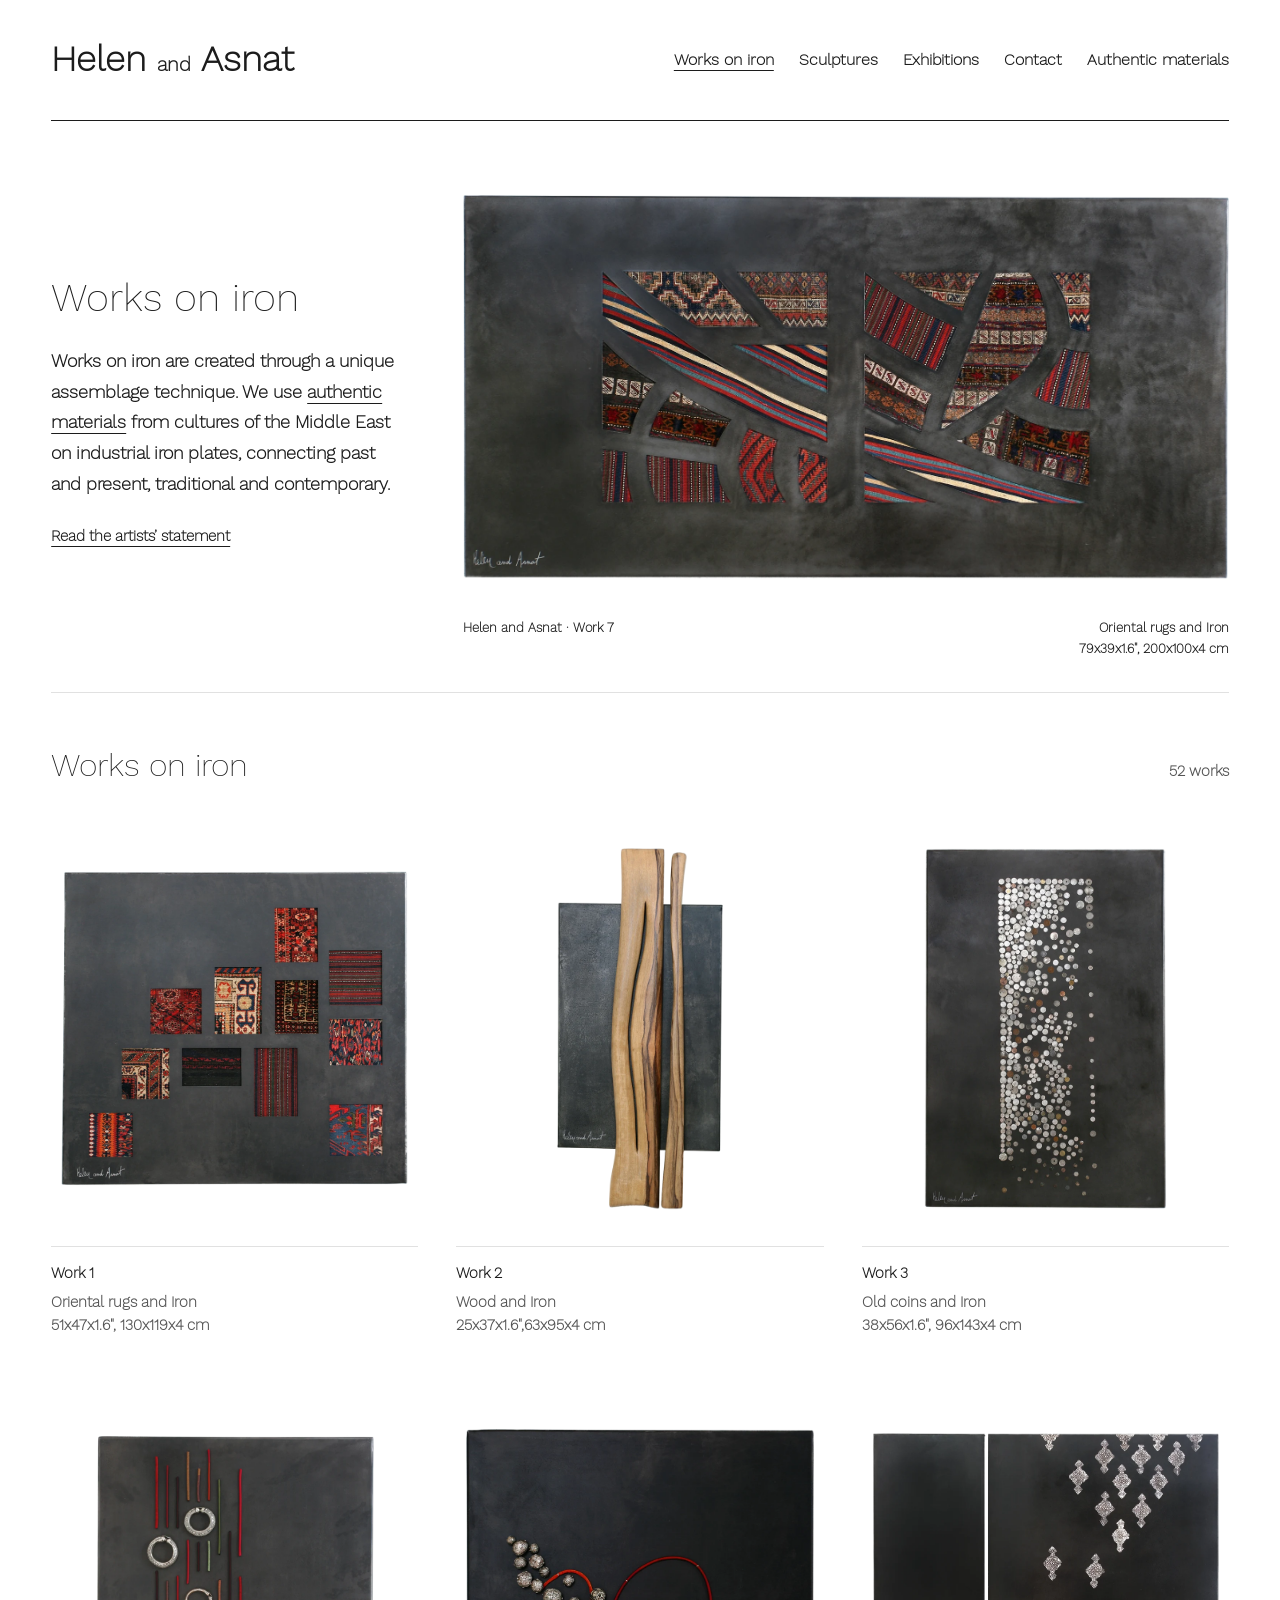
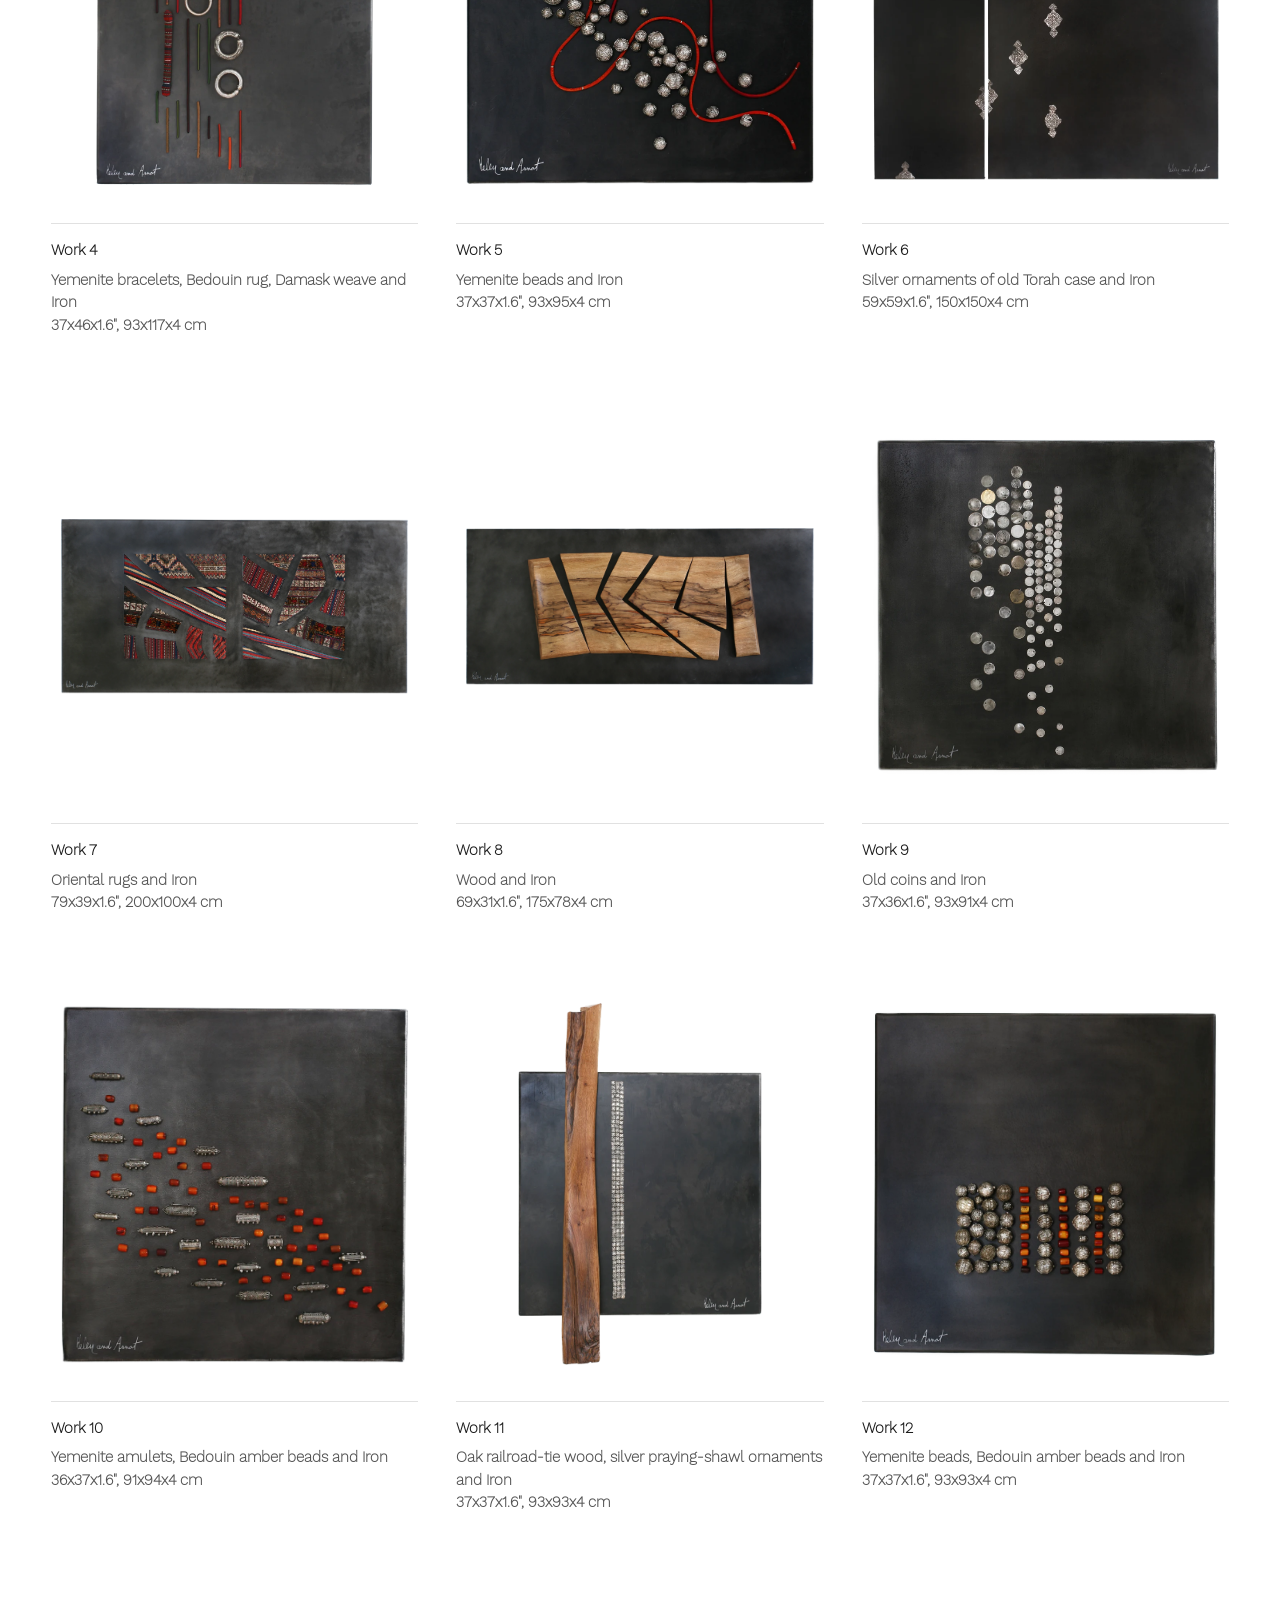
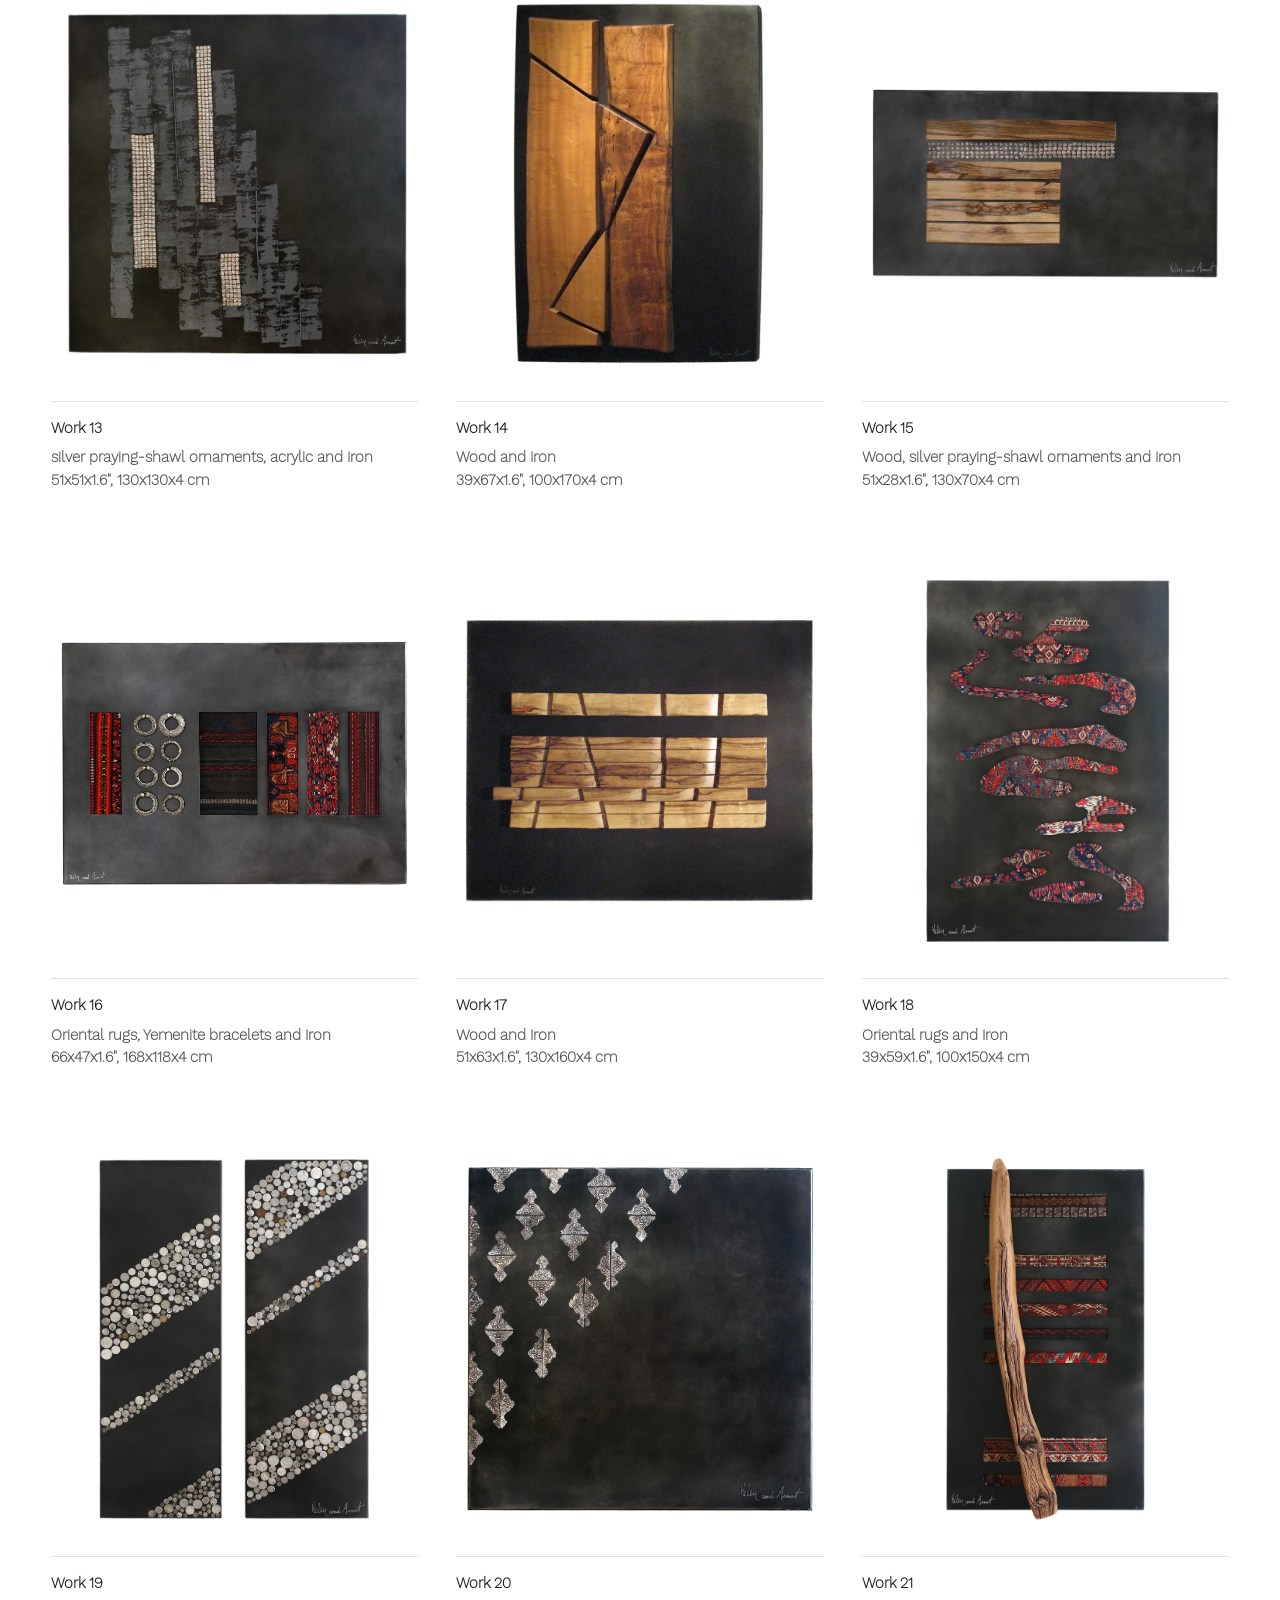
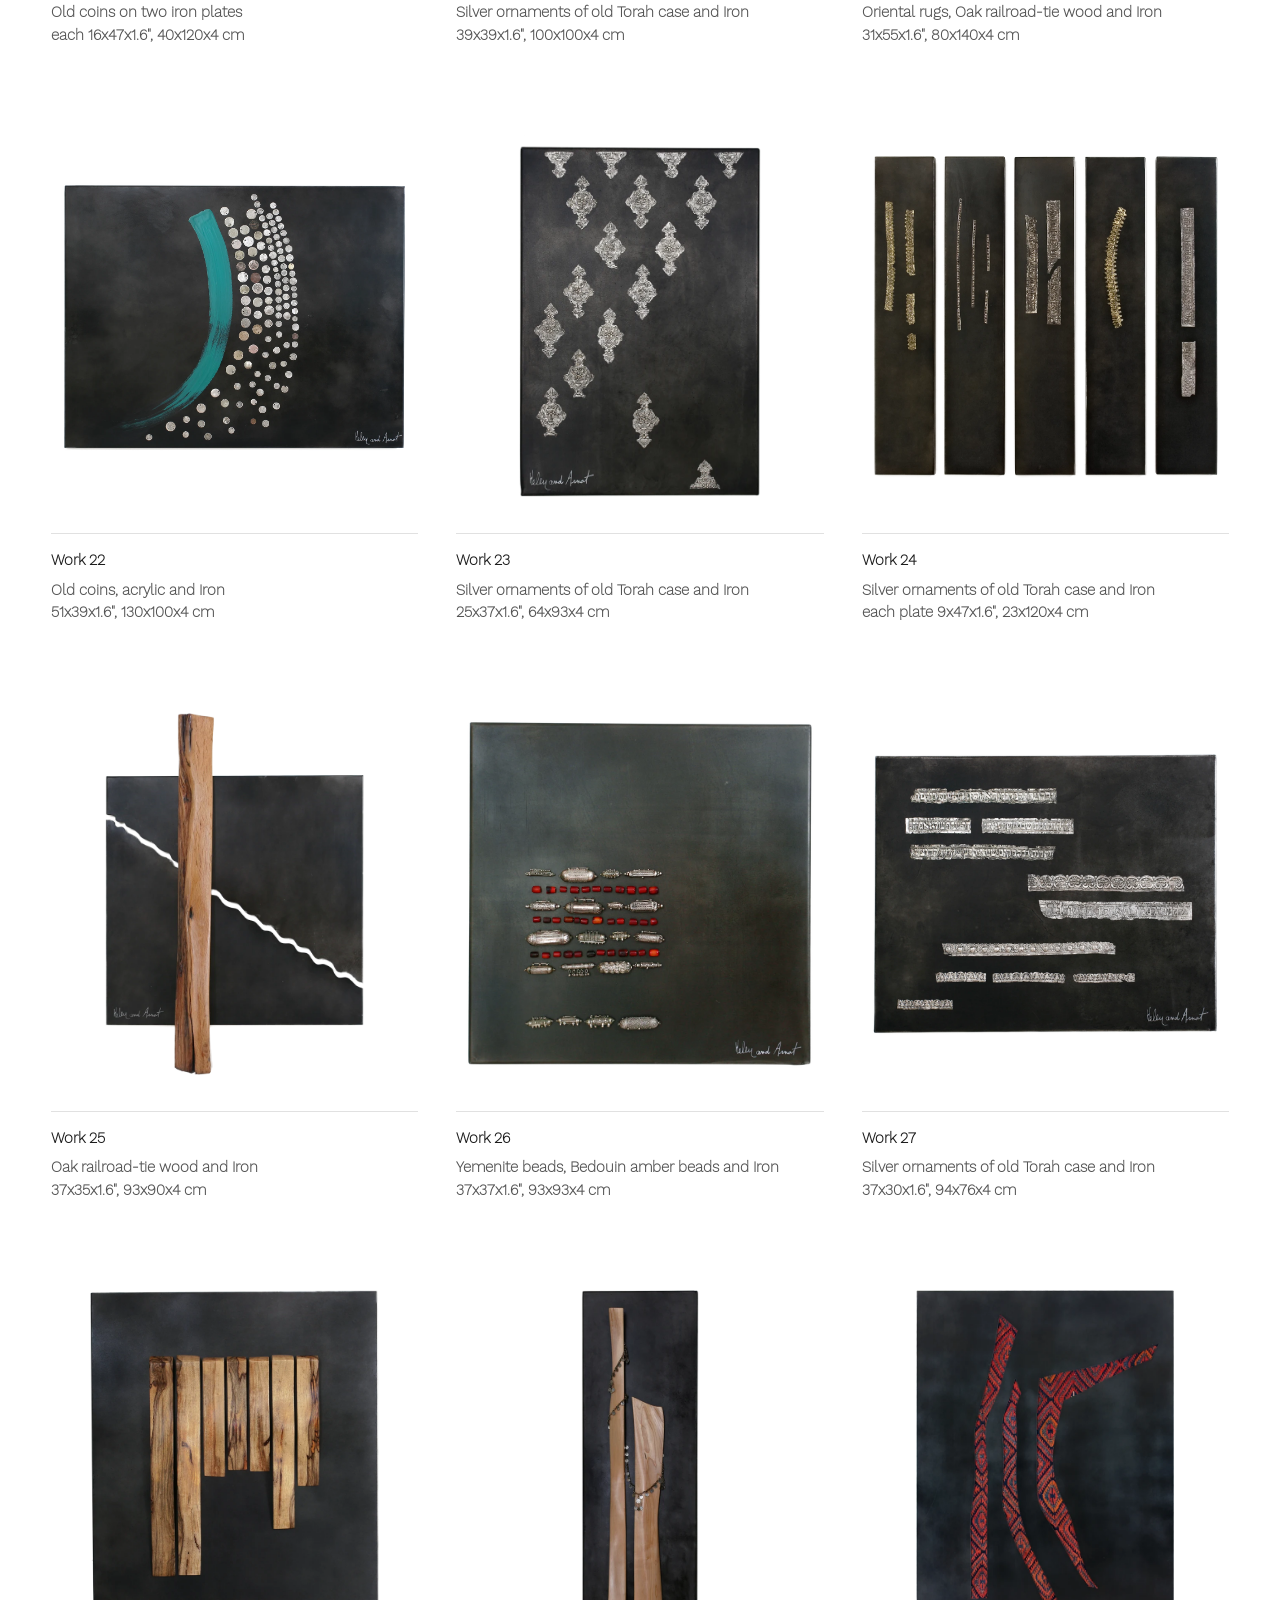
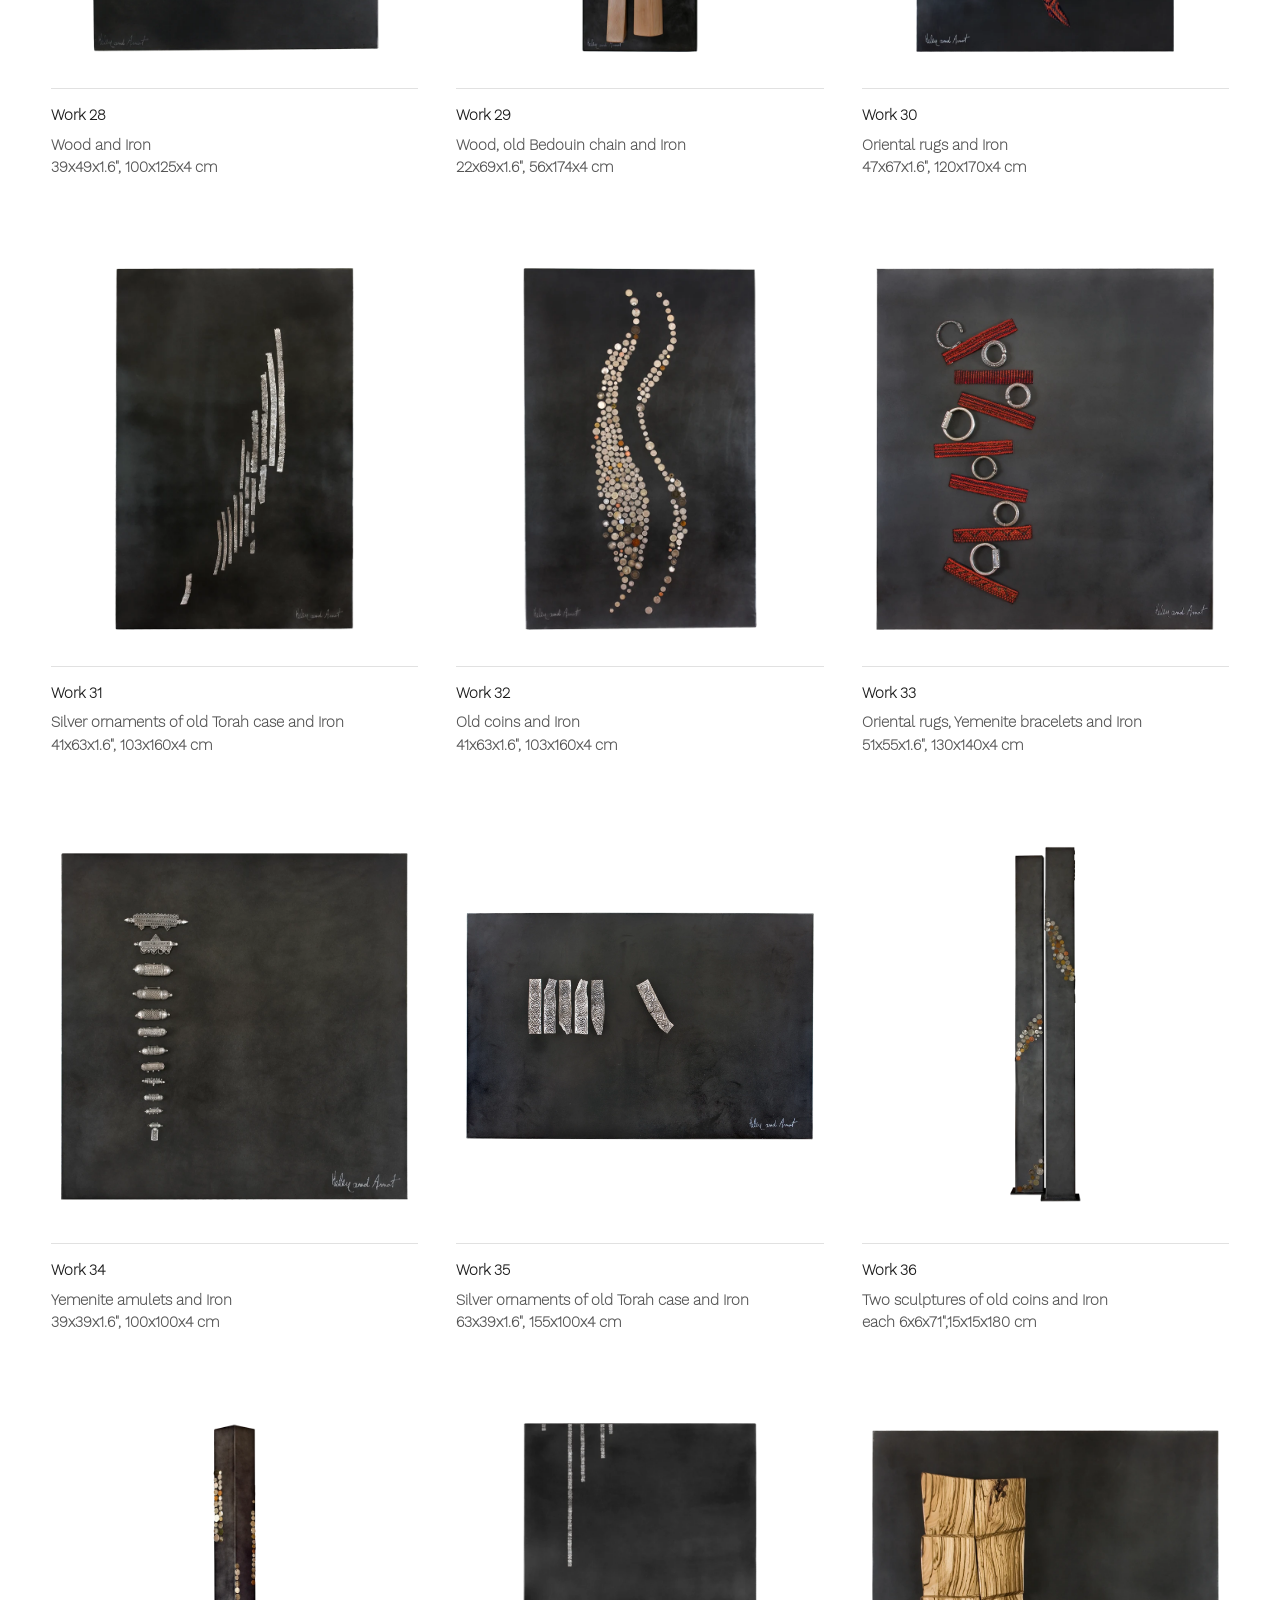
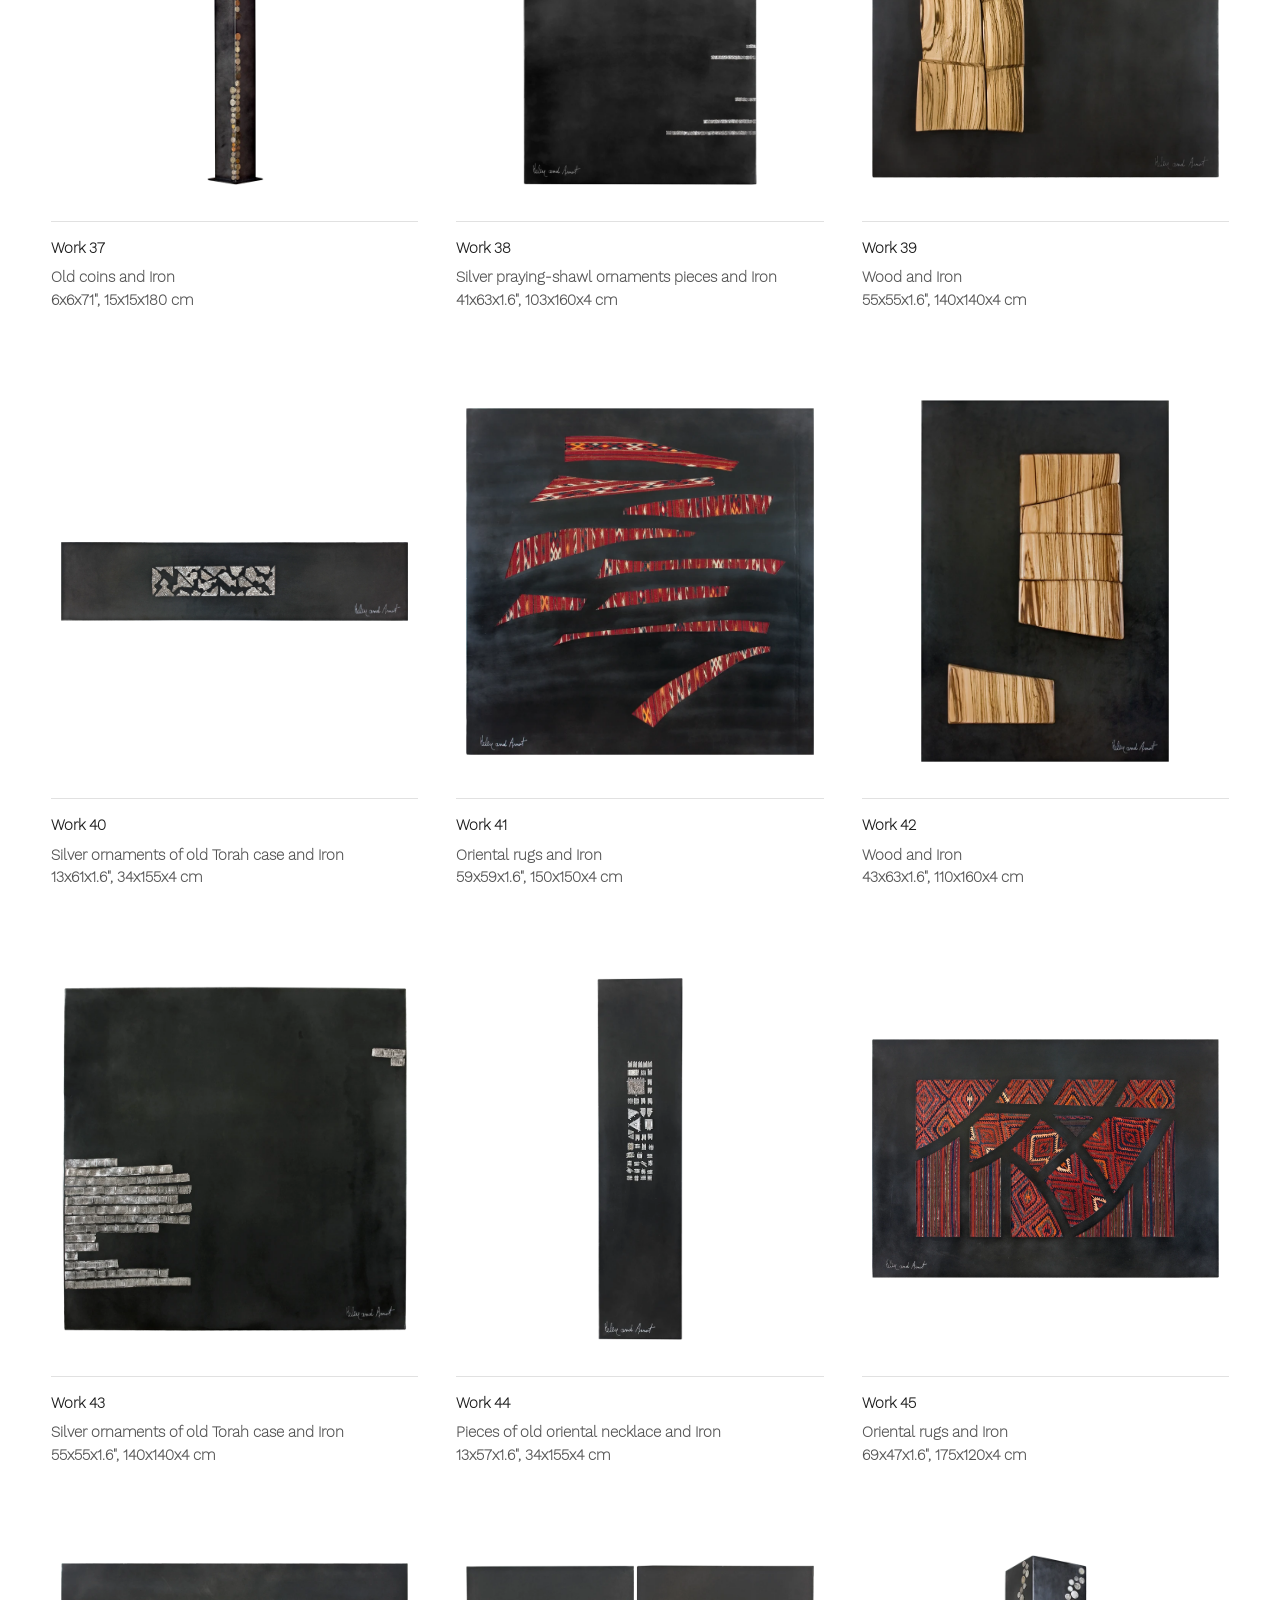
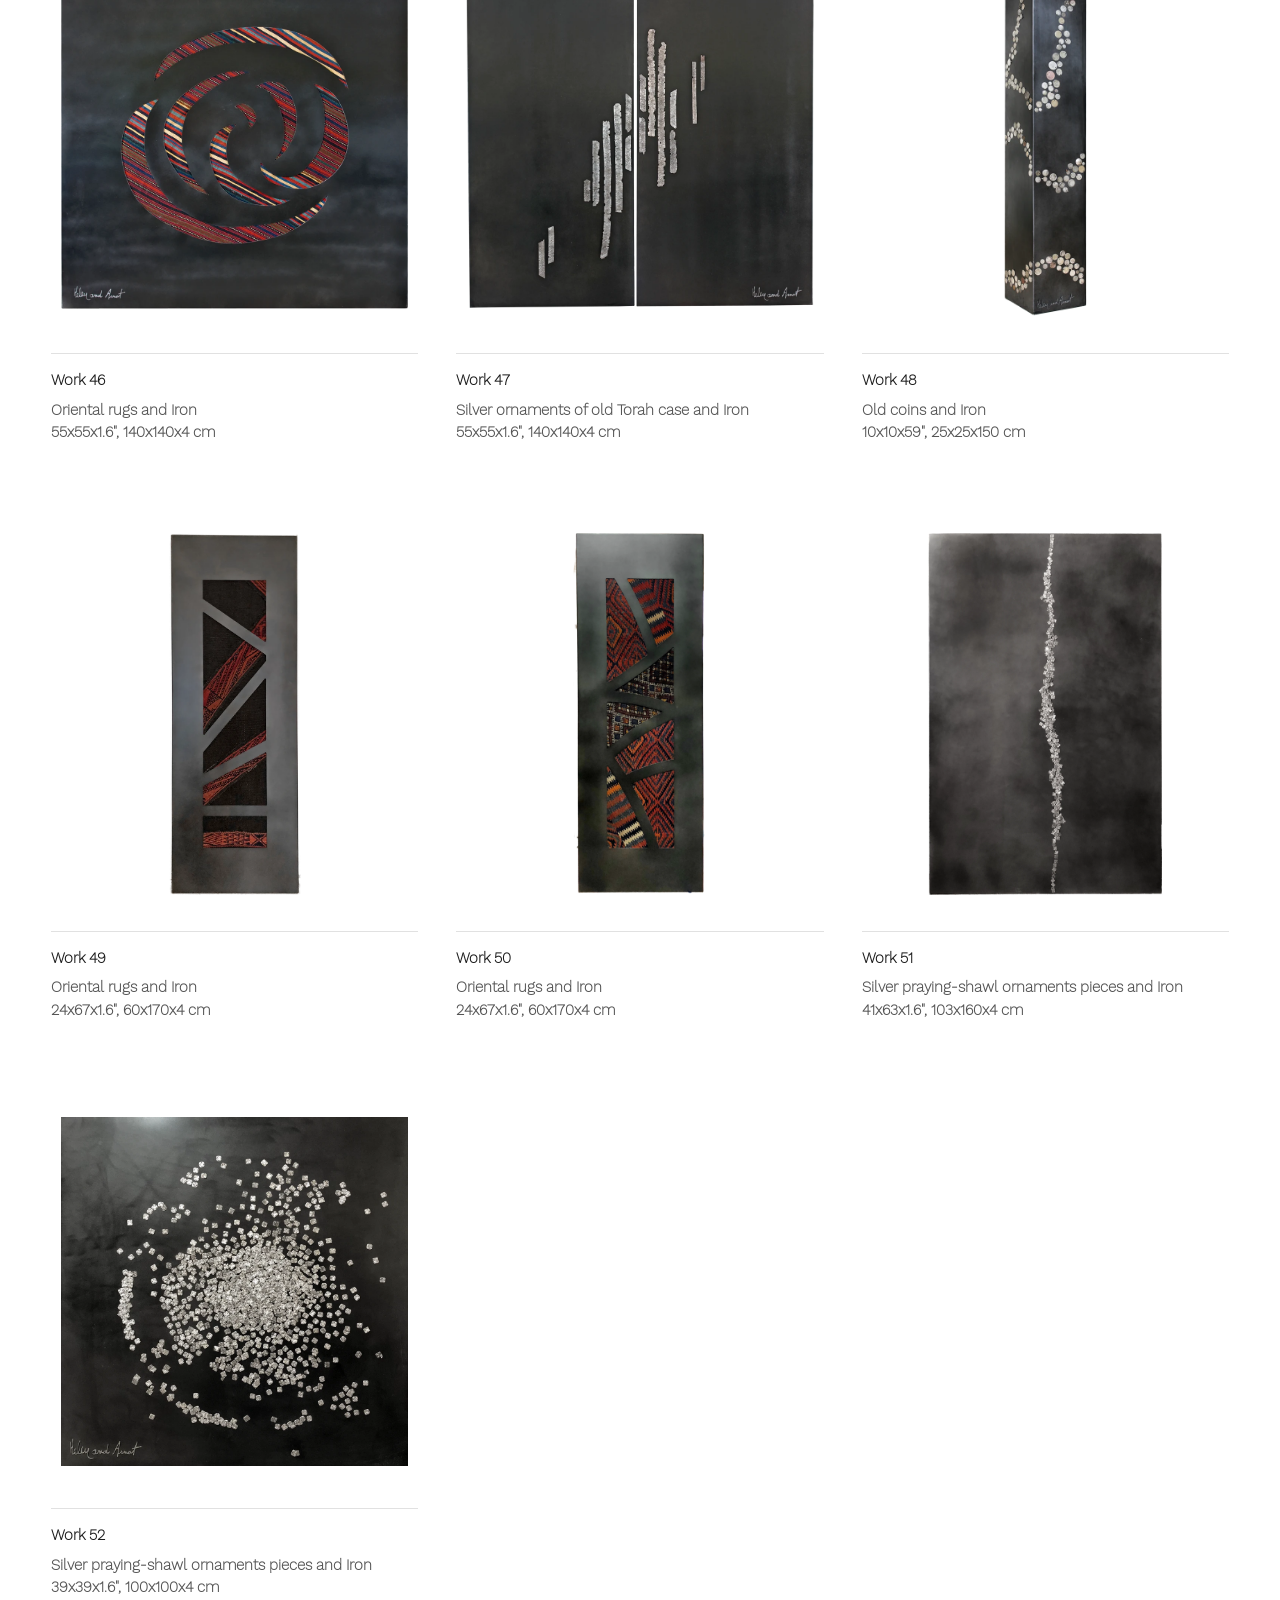
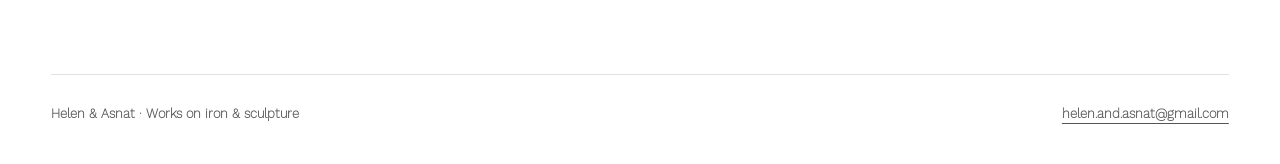
==== commit b616d7d6: "Publish approved gallery design with homepage artwork collection" ====
--- a/index.html
+++ b/index.html
@@ -1 +1,106 @@
-<!doctype html><html lang="en"><head><meta charset="utf-8"><meta name="viewport" content="width=device-width, initial-scale=1"><title>Works on iron &amp; sculpture | Helen and Asnat</title><meta name="description" content="Art by Helen and Asnat: works on iron, wood and bronze sculptures, exhibitions and artist statements."><link rel="icon" href="favicon.svg" type="image/svg+xml"><link rel="stylesheet" href="style.css"><script defer src="gallery.js"></script></head><body><a class="skip" href="#main">Skip to content</a><header class="header"><a class="brand" href="./">Helen <span>and</span> Asnat</a><nav aria-label="Main navigation"><a href="works-on-iron/" >Works on iron</a><a href="sculptures/" >Sculptures</a><a href="exhibitions/" >Exhibitions</a><a href="contact-1/" >Contact</a></nav></header><main id="main"><section class="hero"><div><span class="eyebrow">Works on iron &amp; sculpture</span><h1>A dialogue<br>of materials.</h1><p>Assemblages on iron. Sculptures in wood and bronze. A shared practice connecting past and present.</p><a class="text-link" href="works-on-iron/">Explore the works</a></div><img class="hero-image" src="assets/2c058118e0299b.webp" alt="Assemblage on iron by Helen and Asnat" fetchpriority="high"></section><div class="section-head"><h2>Two bodies of work</h2><span class="eyebrow">Helen &amp; Asnat</span></div><section class="collection-grid"><a class="collection" href="works-on-iron/"><img class="" src="assets/9e186c70b2d041.webp" alt="Assemblage on iron by Helen and Asnat" loading="lazy"><h2>Works on iron</h2><p>Found materials. New compositions.</p></a><a class="collection" href="sculptures/"><img class="" src="assets/426049a3ed5650.webp" alt="Wood and bronze sculpture by Helen and Asnat" loading="lazy"><h2>Sculptures</h2><p>Wood and bronze in conversation.</p></a></section><div class="section-head" id="exhibitionsview"><h2>In the gallery</h2><a class="text-link" href="exhibitions/">Exhibitions</a></div><div class="gallery"><figure class="art"><a class="art-link" href="assets/4112d3dcbe7332.webp" aria-label="Enlarge image 1"><img class="" src="assets/4112d3dcbe7332.webp" alt="Exhibition view by Helen and Asnat" loading="lazy"></a><figcaption><span>Exhibition view</span><span>01</span></figcaption></figure><figure class="art"><a class="art-link" href="assets/65304a5ecab0d7.webp" aria-label="Enlarge image 2"><img class="" src="assets/65304a5ecab0d7.webp" alt="Exhibition view by Helen and Asnat" loading="lazy"></a><figcaption><span>Exhibition view</span><span>02</span></figcaption></figure><figure class="art"><a class="art-link" href="assets/9bd094eff976e6.webp" aria-label="Enlarge image 3"><img class="" src="assets/9bd094eff976e6.webp" alt="Exhibition view by Helen and Asnat" loading="lazy"></a><figcaption><span>Exhibition view</span><span>03</span></figcaption></figure><figure class="art"><a class="art-link" href="assets/905476656d8ebf.webp" aria-label="Enlarge image 4"><img class="" src="assets/905476656d8ebf.webp" alt="Exhibition view by Helen and Asnat" loading="lazy"></a><figcaption><span>Exhibition view</span><span>04</span></figcaption></figure><figure class="art"><a class="art-link" href="assets/89f5d32271fccd.webp" aria-label="Enlarge image 5"><img class="" src="assets/89f5d32271fccd.webp" alt="Exhibition view by Helen and Asnat" loading="lazy"></a><figcaption><span>Exhibition view</span><span>05</span></figcaption></figure><figure class="art"><a class="art-link" href="assets/de96e5c4df26c9.webp" aria-label="Enlarge image 6"><img class="" src="assets/de96e5c4df26c9.webp" alt="Exhibition view by Helen and Asnat" loading="lazy"></a><figcaption><span>Exhibition view</span><span>06</span></figcaption></figure></div></main><footer><span>Helen &amp; Asnat · Works on iron &amp; sculpture</span><a href="mailto:helen.and.asnat@gmail.com">helen.and.asnat@gmail.com</a></footer><dialog aria-labelledby="art-label" aria-describedby="art-description"><div class="lightbox-top"><span id="art-label">Artwork</span><button id="close" aria-label="Close artwork viewer">Close ×</button></div><img id="large-art" alt=""><p id="art-description"></p><div class="lightbox-bottom"><button id="previous" aria-label="Previous artwork">Previous</button><span id="counter"></span><button id="next" aria-label="Next artwork">Next</button></div></dialog></body></html>+<!doctype html><html lang="en"><head><meta charset="utf-8"><meta name="viewport" content="width=device-width, initial-scale=1"><title>Works on iron &amp; sculpture | Helen and Asnat</title><meta name="description" content="Art by Helen and Asnat: works on iron, wood and bronze sculptures, exhibitions and artist statements."><link rel="icon" href="favicon.svg" type="image/svg+xml"><link rel="stylesheet" href="style.css"><script defer src="gallery.js"></script><link rel="stylesheet" href="preview.css"></head><body><a class="skip" href="#main">Skip to content</a><header class="header"><a class="brand" href="./">Helen <span>and</span> Asnat</a><nav aria-label="Main navigation"><a href="./" aria-current="page">Works on iron</a><a href="sculptures/" >Sculptures</a><a href="exhibitions/" >Exhibitions</a><a href="contact-1/" >Contact</a><a href="copy-of-works-on-iron/">Authentic materials</a></nav></header><main id="main"><div class="opening-layout"><section class="top-introduction"><h1>Works on iron</h1><p>Works on iron are created through a unique assemblage technique. We use <a href="copy-of-works-on-iron/">authentic materials</a> from cultures of the Middle East on industrial iron plates, connecting past and present, traditional and contemporary.</p><a href="works-on-iron-statement/">Read the artists’ statement</a></section><section class="exhibition-hero"><a class="hero-art" href="#works-heading" aria-label="Scroll to the works gallery"><img class="" src="assets/82a7d8dac7ad00.webp" alt="Oriental rugs and Iron
+79x39x1.6&quot;, 200x100x4 cm"></a><div class="hero-caption"><span>Helen and Asnat · Work 7</span><span>Oriental rugs and Iron<br>79x39x1.6&quot;, 200x100x4 cm</span></div></section></div><section class="home-works" aria-labelledby="works-heading"><div class="section-head"><h2 id="works-heading">Works on iron</h2><span>52 works</span></div><div class="gallery"><figure class="art"><a class="art-link" href="assets/2c058118e0299b.webp" data-title="Work 1" data-description="Oriental rugs and Iron
+51x47x1.6&quot;, 130x119x4 cm" aria-label="Enlarge Work 1"><img src="assets/2c058118e0299b.webp" alt="Work 1 — Oriental rugs and Iron" loading="lazy"></a><figcaption><strong>Work 1</strong><span class="art-description">Oriental rugs and Iron
+51x47x1.6&quot;, 130x119x4 cm</span></figcaption></figure><figure class="art"><a class="art-link" href="assets/f1fb4c458cd1a1.webp" data-title="Work 2" data-description="Wood and Iron
+25x37x1.6&quot;,63x95x4 cm" aria-label="Enlarge Work 2"><img src="assets/f1fb4c458cd1a1.webp" alt="Work 2 — Wood and Iron" loading="lazy"></a><figcaption><strong>Work 2</strong><span class="art-description">Wood and Iron
+25x37x1.6&quot;,63x95x4 cm</span></figcaption></figure><figure class="art"><a class="art-link" href="assets/a707ec8f92e3ea.webp" data-title="Work 3" data-description="Old coins and Iron
+38x56x1.6&quot;, 96x143x4 cm" aria-label="Enlarge Work 3"><img src="assets/a707ec8f92e3ea.webp" alt="Work 3 — Old coins and Iron" loading="lazy"></a><figcaption><strong>Work 3</strong><span class="art-description">Old coins and Iron
+38x56x1.6&quot;, 96x143x4 cm</span></figcaption></figure><figure class="art"><a class="art-link" href="assets/bd2d8f52cd69a4.webp" data-title="Work 4" data-description="Yemenite bracelets, Bedouin rug, Damask weave and Iron
+37x46x1.6&quot;, 93x117x4 cm" aria-label="Enlarge Work 4"><img src="assets/bd2d8f52cd69a4.webp" alt="Work 4 — Yemenite bracelets, Bedouin rug, Damask weave and Iron" loading="lazy"></a><figcaption><strong>Work 4</strong><span class="art-description">Yemenite bracelets, Bedouin rug, Damask weave and Iron
+37x46x1.6&quot;, 93x117x4 cm</span></figcaption></figure><figure class="art"><a class="art-link" href="assets/5474bb3ec88972.webp" data-title="Work 5" data-description="Yemenite beads and Iron
+37x37x1.6&quot;, 93x95x4 cm" aria-label="Enlarge Work 5"><img src="assets/5474bb3ec88972.webp" alt="Work 5 — Yemenite beads and Iron" loading="lazy"></a><figcaption><strong>Work 5</strong><span class="art-description">Yemenite beads and Iron
+37x37x1.6&quot;, 93x95x4 cm</span></figcaption></figure><figure class="art"><a class="art-link" href="assets/9671446b697a41.webp" data-title="Work 6" data-description="Silver ornaments of old Torah case and Iron
+59x59x1.6&quot;, 150x150x4 cm" aria-label="Enlarge Work 6"><img src="assets/9671446b697a41.webp" alt="Work 6 — Silver ornaments of old Torah case and Iron" loading="lazy"></a><figcaption><strong>Work 6</strong><span class="art-description">Silver ornaments of old Torah case and Iron
+59x59x1.6&quot;, 150x150x4 cm</span></figcaption></figure><figure class="art"><a class="art-link" href="assets/82a7d8dac7ad00.webp" data-title="Work 7" data-description="Oriental rugs and Iron
+79x39x1.6&quot;, 200x100x4 cm" aria-label="Enlarge Work 7"><img src="assets/82a7d8dac7ad00.webp" alt="Work 7 — Oriental rugs and Iron" loading="lazy"></a><figcaption><strong>Work 7</strong><span class="art-description">Oriental rugs and Iron
+79x39x1.6&quot;, 200x100x4 cm</span></figcaption></figure><figure class="art"><a class="art-link" href="assets/c26ec283207815.webp" data-title="Work 8" data-description="Wood and Iron
+69x31x1.6&quot;, 175x78x4 cm" aria-label="Enlarge Work 8"><img src="assets/c26ec283207815.webp" alt="Work 8 — Wood and Iron" loading="lazy"></a><figcaption><strong>Work 8</strong><span class="art-description">Wood and Iron
+69x31x1.6&quot;, 175x78x4 cm</span></figcaption></figure><figure class="art"><a class="art-link" href="assets/9e186c70b2d041.webp" data-title="Work 9" data-description="Old coins and Iron
+37x36x1.6&quot;, 93x91x4 cm" aria-label="Enlarge Work 9"><img src="assets/9e186c70b2d041.webp" alt="Work 9 — Old coins and Iron" loading="lazy"></a><figcaption><strong>Work 9</strong><span class="art-description">Old coins and Iron
+37x36x1.6&quot;, 93x91x4 cm</span></figcaption></figure><figure class="art"><a class="art-link" href="assets/f593ff91b7c741.webp" data-title="Work 10" data-description="Yemenite amulets, Bedouin amber beads and Iron
+36x37x1.6&quot;, 91x94x4 cm" aria-label="Enlarge Work 10"><img src="assets/f593ff91b7c741.webp" alt="Work 10 — Yemenite amulets, Bedouin amber beads and Iron" loading="lazy"></a><figcaption><strong>Work 10</strong><span class="art-description">Yemenite amulets, Bedouin amber beads and Iron
+36x37x1.6&quot;, 91x94x4 cm</span></figcaption></figure><figure class="art"><a class="art-link" href="assets/78cdbccbd1da36.webp" data-title="Work 11" data-description="Oak railroad-tie wood, silver praying-shawl ornaments and Iron
+37x37x1.6&quot;, 93x93x4 cm" aria-label="Enlarge Work 11"><img src="assets/78cdbccbd1da36.webp" alt="Work 11 — Oak railroad-tie wood, silver praying-shawl ornaments and Iron" loading="lazy"></a><figcaption><strong>Work 11</strong><span class="art-description">Oak railroad-tie wood, silver praying-shawl ornaments and Iron
+37x37x1.6&quot;, 93x93x4 cm</span></figcaption></figure><figure class="art"><a class="art-link" href="assets/d83fac27ae022a.webp" data-title="Work 12" data-description="Yemenite beads, Bedouin amber beads and Iron
+37x37x1.6&quot;, 93x93x4 cm" aria-label="Enlarge Work 12"><img src="assets/d83fac27ae022a.webp" alt="Work 12 — Yemenite beads, Bedouin amber beads and Iron" loading="lazy"></a><figcaption><strong>Work 12</strong><span class="art-description">Yemenite beads, Bedouin amber beads and Iron
+37x37x1.6&quot;, 93x93x4 cm</span></figcaption></figure><figure class="art"><a class="art-link" href="assets/70a9455b7a3574.webp" data-title="Work 13" data-description="silver praying-shawl ornaments, acrylic and Iron
+51x51x1.6&quot;, 130x130x4 cm" aria-label="Enlarge Work 13"><img src="assets/70a9455b7a3574.webp" alt="Work 13 — silver praying-shawl ornaments, acrylic and Iron" loading="lazy"></a><figcaption><strong>Work 13</strong><span class="art-description">silver praying-shawl ornaments, acrylic and Iron
+51x51x1.6&quot;, 130x130x4 cm</span></figcaption></figure><figure class="art"><a class="art-link" href="assets/141cd7441e9c70.webp" data-title="Work 14" data-description="Wood and Iron
+39x67x1.6&quot;, 100x170x4 cm" aria-label="Enlarge Work 14"><img src="assets/141cd7441e9c70.webp" alt="Work 14 — Wood and Iron" loading="lazy"></a><figcaption><strong>Work 14</strong><span class="art-description">Wood and Iron
+39x67x1.6&quot;, 100x170x4 cm</span></figcaption></figure><figure class="art"><a class="art-link" href="assets/21b3375c528262.webp" data-title="Work 15" data-description="Wood, silver praying-shawl ornaments and Iron
+51x28x1.6&quot;, 130x70x4 cm" aria-label="Enlarge Work 15"><img src="assets/21b3375c528262.webp" alt="Work 15 — Wood, silver praying-shawl ornaments and Iron" loading="lazy"></a><figcaption><strong>Work 15</strong><span class="art-description">Wood, silver praying-shawl ornaments and Iron
+51x28x1.6&quot;, 130x70x4 cm</span></figcaption></figure><figure class="art"><a class="art-link" href="assets/33729d25583481.webp" data-title="Work 16" data-description="Oriental rugs, Yemenite bracelets and Iron
+66x47x1.6&quot;, 168x118x4 cm" aria-label="Enlarge Work 16"><img src="assets/33729d25583481.webp" alt="Work 16 — Oriental rugs, Yemenite bracelets and Iron" loading="lazy"></a><figcaption><strong>Work 16</strong><span class="art-description">Oriental rugs, Yemenite bracelets and Iron
+66x47x1.6&quot;, 168x118x4 cm</span></figcaption></figure><figure class="art"><a class="art-link" href="assets/1c25cff81a9a5f.webp" data-title="Work 17" data-description="Wood and Iron
+51x63x1.6&quot;, 130x160x4 cm" aria-label="Enlarge Work 17"><img src="assets/1c25cff81a9a5f.webp" alt="Work 17 — Wood and Iron" loading="lazy"></a><figcaption><strong>Work 17</strong><span class="art-description">Wood and Iron
+51x63x1.6&quot;, 130x160x4 cm</span></figcaption></figure><figure class="art"><a class="art-link" href="assets/8e629a91e87f15.webp" data-title="Work 18" data-description="Oriental rugs and Iron
+39x59x1.6&quot;, 100x150x4 cm" aria-label="Enlarge Work 18"><img src="assets/8e629a91e87f15.webp" alt="Work 18 — Oriental rugs and Iron" loading="lazy"></a><figcaption><strong>Work 18</strong><span class="art-description">Oriental rugs and Iron
+39x59x1.6&quot;, 100x150x4 cm</span></figcaption></figure><figure class="art"><a class="art-link" href="assets/95ea65e2e78141.webp" data-title="Work 19" data-description="Old coins on two iron plates
+each 16x47x1.6&quot;, 40x120x4 cm" aria-label="Enlarge Work 19"><img src="assets/95ea65e2e78141.webp" alt="Work 19 — Old coins on two iron plates" loading="lazy"></a><figcaption><strong>Work 19</strong><span class="art-description">Old coins on two iron plates
+each 16x47x1.6&quot;, 40x120x4 cm</span></figcaption></figure><figure class="art"><a class="art-link" href="assets/10aaa6407edc92.webp" data-title="Work 20" data-description="Silver ornaments of old Torah case and Iron
+39x39x1.6&quot;, 100x100x4 cm" aria-label="Enlarge Work 20"><img src="assets/10aaa6407edc92.webp" alt="Work 20 — Silver ornaments of old Torah case and Iron" loading="lazy"></a><figcaption><strong>Work 20</strong><span class="art-description">Silver ornaments of old Torah case and Iron
+39x39x1.6&quot;, 100x100x4 cm</span></figcaption></figure><figure class="art"><a class="art-link" href="assets/2b72f30be21252.webp" data-title="Work 21" data-description="Oriental rugs, Oak railroad-tie wood and Iron
+31x55x1.6&quot;, 80x140x4 cm" aria-label="Enlarge Work 21"><img src="assets/2b72f30be21252.webp" alt="Work 21 — Oriental rugs, Oak railroad-tie wood and Iron" loading="lazy"></a><figcaption><strong>Work 21</strong><span class="art-description">Oriental rugs, Oak railroad-tie wood and Iron
+31x55x1.6&quot;, 80x140x4 cm</span></figcaption></figure><figure class="art"><a class="art-link" href="assets/988a16a8e01360.webp" data-title="Work 22" data-description="Old coins, acrylic and Iron
+51x39x1.6&quot;, 130x100x4 cm" aria-label="Enlarge Work 22"><img src="assets/988a16a8e01360.webp" alt="Work 22 — Old coins, acrylic and Iron" loading="lazy"></a><figcaption><strong>Work 22</strong><span class="art-description">Old coins, acrylic and Iron
+51x39x1.6&quot;, 130x100x4 cm</span></figcaption></figure><figure class="art"><a class="art-link" href="assets/9f09e553046c91.webp" data-title="Work 23" data-description="Silver ornaments of old Torah case and Iron
+25x37x1.6&quot;, 64x93x4 cm" aria-label="Enlarge Work 23"><img src="assets/9f09e553046c91.webp" alt="Work 23 — Silver ornaments of old Torah case and Iron" loading="lazy"></a><figcaption><strong>Work 23</strong><span class="art-description">Silver ornaments of old Torah case and Iron
+25x37x1.6&quot;, 64x93x4 cm</span></figcaption></figure><figure class="art"><a class="art-link" href="assets/2c747468000b6a.webp" data-title="Work 24" data-description="Silver ornaments of old Torah case and Iron
+each plate 9x47x1.6&quot;, 23x120x4 cm" aria-label="Enlarge Work 24"><img src="assets/2c747468000b6a.webp" alt="Work 24 — Silver ornaments of old Torah case and Iron" loading="lazy"></a><figcaption><strong>Work 24</strong><span class="art-description">Silver ornaments of old Torah case and Iron
+each plate 9x47x1.6&quot;, 23x120x4 cm</span></figcaption></figure><figure class="art"><a class="art-link" href="assets/fd107604056f26.webp" data-title="Work 25" data-description="Oak railroad-tie wood and Iron
+37x35x1.6&quot;, 93x90x4 cm" aria-label="Enlarge Work 25"><img src="assets/fd107604056f26.webp" alt="Work 25 — Oak railroad-tie wood and Iron" loading="lazy"></a><figcaption><strong>Work 25</strong><span class="art-description">Oak railroad-tie wood and Iron
+37x35x1.6&quot;, 93x90x4 cm</span></figcaption></figure><figure class="art"><a class="art-link" href="assets/4bb04c0cd400c6.webp" data-title="Work 26" data-description="Yemenite beads, Bedouin amber beads and Iron
+37x37x1.6&quot;, 93x93x4 cm" aria-label="Enlarge Work 26"><img src="assets/4bb04c0cd400c6.webp" alt="Work 26 — Yemenite beads, Bedouin amber beads and Iron" loading="lazy"></a><figcaption><strong>Work 26</strong><span class="art-description">Yemenite beads, Bedouin amber beads and Iron
+37x37x1.6&quot;, 93x93x4 cm</span></figcaption></figure><figure class="art"><a class="art-link" href="assets/8dec7ffe6cea8c.webp" data-title="Work 27" data-description="Silver ornaments of old Torah case and Iron
+37x30x1.6&quot;, 94x76x4 cm" aria-label="Enlarge Work 27"><img src="assets/8dec7ffe6cea8c.webp" alt="Work 27 — Silver ornaments of old Torah case and Iron" loading="lazy"></a><figcaption><strong>Work 27</strong><span class="art-description">Silver ornaments of old Torah case and Iron
+37x30x1.6&quot;, 94x76x4 cm</span></figcaption></figure><figure class="art"><a class="art-link" href="assets/84d4bde1c85e3a.webp" data-title="Work 28" data-description="Wood and Iron
+39x49x1.6&quot;, 100x125x4 cm" aria-label="Enlarge Work 28"><img src="assets/84d4bde1c85e3a.webp" alt="Work 28 — Wood and Iron" loading="lazy"></a><figcaption><strong>Work 28</strong><span class="art-description">Wood and Iron
+39x49x1.6&quot;, 100x125x4 cm</span></figcaption></figure><figure class="art"><a class="art-link" href="assets/1b4d0df70b669a.webp" data-title="Work 29" data-description="Wood, old Bedouin chain and Iron
+22x69x1.6&quot;, 56x174x4 cm" aria-label="Enlarge Work 29"><img src="assets/1b4d0df70b669a.webp" alt="Work 29 — Wood, old Bedouin chain and Iron" loading="lazy"></a><figcaption><strong>Work 29</strong><span class="art-description">Wood, old Bedouin chain and Iron
+22x69x1.6&quot;, 56x174x4 cm</span></figcaption></figure><figure class="art"><a class="art-link" href="assets/d4bacf62a196c7.webp" data-title="Work 30" data-description="Oriental rugs and Iron
+47x67x1.6&quot;, 120x170x4 cm" aria-label="Enlarge Work 30"><img src="assets/d4bacf62a196c7.webp" alt="Work 30 — Oriental rugs and Iron" loading="lazy"></a><figcaption><strong>Work 30</strong><span class="art-description">Oriental rugs and Iron
+47x67x1.6&quot;, 120x170x4 cm</span></figcaption></figure><figure class="art"><a class="art-link" href="assets/6ba8cc467069a0.webp" data-title="Work 31" data-description="Silver ornaments of old Torah case and Iron
+41x63x1.6&quot;, 103x160x4 cm" aria-label="Enlarge Work 31"><img src="assets/6ba8cc467069a0.webp" alt="Work 31 — Silver ornaments of old Torah case and Iron" loading="lazy"></a><figcaption><strong>Work 31</strong><span class="art-description">Silver ornaments of old Torah case and Iron
+41x63x1.6&quot;, 103x160x4 cm</span></figcaption></figure><figure class="art"><a class="art-link" href="assets/ef4751043ebf83.webp" data-title="Work 32" data-description="Old coins and Iron
+41x63x1.6&quot;, 103x160x4 cm" aria-label="Enlarge Work 32"><img src="assets/ef4751043ebf83.webp" alt="Work 32 — Old coins and Iron" loading="lazy"></a><figcaption><strong>Work 32</strong><span class="art-description">Old coins and Iron
+41x63x1.6&quot;, 103x160x4 cm</span></figcaption></figure><figure class="art"><a class="art-link" href="assets/38e578cf20a11c.webp" data-title="Work 33" data-description="Oriental rugs, Yemenite bracelets and Iron
+51x55x1.6&quot;, 130x140x4 cm" aria-label="Enlarge Work 33"><img src="assets/38e578cf20a11c.webp" alt="Work 33 — Oriental rugs, Yemenite bracelets and Iron" loading="lazy"></a><figcaption><strong>Work 33</strong><span class="art-description">Oriental rugs, Yemenite bracelets and Iron
+51x55x1.6&quot;, 130x140x4 cm</span></figcaption></figure><figure class="art"><a class="art-link" href="assets/c9dc711e2e0f94.webp" data-title="Work 34" data-description="Yemenite amulets and Iron
+39x39x1.6&quot;, 100x100x4 cm" aria-label="Enlarge Work 34"><img src="assets/c9dc711e2e0f94.webp" alt="Work 34 — Yemenite amulets and Iron" loading="lazy"></a><figcaption><strong>Work 34</strong><span class="art-description">Yemenite amulets and Iron
+39x39x1.6&quot;, 100x100x4 cm</span></figcaption></figure><figure class="art"><a class="art-link" href="assets/db6a4c968335ab.webp" data-title="Work 35" data-description="Silver ornaments of old Torah case and Iron
+63x39x1.6&quot;, 155x100x4 cm" aria-label="Enlarge Work 35"><img src="assets/db6a4c968335ab.webp" alt="Work 35 — Silver ornaments of old Torah case and Iron" loading="lazy"></a><figcaption><strong>Work 35</strong><span class="art-description">Silver ornaments of old Torah case and Iron
+63x39x1.6&quot;, 155x100x4 cm</span></figcaption></figure><figure class="art"><a class="art-link" href="assets/75f2cecca60766.webp" data-title="Work 36" data-description="Two sculptures of old coins and Iron
+each 6x6x71&quot;,15x15x180 cm" aria-label="Enlarge Work 36"><img src="assets/75f2cecca60766.webp" alt="Work 36 — Two sculptures of old coins and Iron" loading="lazy"></a><figcaption><strong>Work 36</strong><span class="art-description">Two sculptures of old coins and Iron
+each 6x6x71&quot;,15x15x180 cm</span></figcaption></figure><figure class="art"><a class="art-link" href="assets/10268a41a8fc99.webp" data-title="Work 37" data-description="Old coins and Iron
+6x6x71&quot;, 15x15x180 cm" aria-label="Enlarge Work 37"><img src="assets/10268a41a8fc99.webp" alt="Work 37 — Old coins and Iron" loading="lazy"></a><figcaption><strong>Work 37</strong><span class="art-description">Old coins and Iron
+6x6x71&quot;, 15x15x180 cm</span></figcaption></figure><figure class="art"><a class="art-link" href="assets/da4ee88a7ead86.webp" data-title="Work 38" data-description="Silver praying-shawl ornaments pieces and Iron
+41x63x1.6&quot;, 103x160x4 cm" aria-label="Enlarge Work 38"><img src="assets/da4ee88a7ead86.webp" alt="Work 38 — Silver praying-shawl ornaments pieces and Iron" loading="lazy"></a><figcaption><strong>Work 38</strong><span class="art-description">Silver praying-shawl ornaments pieces and Iron
+41x63x1.6&quot;, 103x160x4 cm</span></figcaption></figure><figure class="art"><a class="art-link" href="assets/0742fdd3b5846b.webp" data-title="Work 39" data-description="Wood and Iron
+55x55x1.6&quot;, 140x140x4 cm" aria-label="Enlarge Work 39"><img src="assets/0742fdd3b5846b.webp" alt="Work 39 — Wood and Iron" loading="lazy"></a><figcaption><strong>Work 39</strong><span class="art-description">Wood and Iron
+55x55x1.6&quot;, 140x140x4 cm</span></figcaption></figure><figure class="art"><a class="art-link" href="assets/6b624203d23a1a.webp" data-title="Work 40" data-description="Silver ornaments of old Torah case and Iron
+13x61x1.6&quot;, 34x155x4 cm" aria-label="Enlarge Work 40"><img src="assets/6b624203d23a1a.webp" alt="Work 40 — Silver ornaments of old Torah case and Iron" loading="lazy"></a><figcaption><strong>Work 40</strong><span class="art-description">Silver ornaments of old Torah case and Iron
+13x61x1.6&quot;, 34x155x4 cm</span></figcaption></figure><figure class="art"><a class="art-link" href="assets/227145d59993c4.webp" data-title="Work 41" data-description="Oriental rugs and Iron
+59x59x1.6&quot;, 150x150x4 cm" aria-label="Enlarge Work 41"><img src="assets/227145d59993c4.webp" alt="Work 41 — Oriental rugs and Iron" loading="lazy"></a><figcaption><strong>Work 41</strong><span class="art-description">Oriental rugs and Iron
+59x59x1.6&quot;, 150x150x4 cm</span></figcaption></figure><figure class="art"><a class="art-link" href="assets/d403162ed6a006.webp" data-title="Work 42" data-description="Wood and Iron
+43x63x1.6&quot;, 110x160x4 cm" aria-label="Enlarge Work 42"><img src="assets/d403162ed6a006.webp" alt="Work 42 — Wood and Iron" loading="lazy"></a><figcaption><strong>Work 42</strong><span class="art-description">Wood and Iron
+43x63x1.6&quot;, 110x160x4 cm</span></figcaption></figure><figure class="art"><a class="art-link" href="assets/de97734b480db0.webp" data-title="Work 43" data-description="Silver ornaments of old Torah case and Iron
+55x55x1.6&quot;, 140x140x4 cm" aria-label="Enlarge Work 43"><img src="assets/de97734b480db0.webp" alt="Work 43 — Silver ornaments of old Torah case and Iron" loading="lazy"></a><figcaption><strong>Work 43</strong><span class="art-description">Silver ornaments of old Torah case and Iron
+55x55x1.6&quot;, 140x140x4 cm</span></figcaption></figure><figure class="art"><a class="art-link" href="assets/a8ad5c89c9cd9e.webp" data-title="Work 44" data-description="Pieces of old oriental necklace and Iron
+13x57x1.6&quot;, 34x155x4 cm" aria-label="Enlarge Work 44"><img src="assets/a8ad5c89c9cd9e.webp" alt="Work 44 — Pieces of old oriental necklace and Iron" loading="lazy"></a><figcaption><strong>Work 44</strong><span class="art-description">Pieces of old oriental necklace and Iron
+13x57x1.6&quot;, 34x155x4 cm</span></figcaption></figure><figure class="art"><a class="art-link" href="assets/f5f732a2aadaab.webp" data-title="Work 45" data-description="Oriental rugs and Iron
+69x47x1.6&quot;, 175x120x4 cm" aria-label="Enlarge Work 45"><img src="assets/f5f732a2aadaab.webp" alt="Work 45 — Oriental rugs and Iron" loading="lazy"></a><figcaption><strong>Work 45</strong><span class="art-description">Oriental rugs and Iron
+69x47x1.6&quot;, 175x120x4 cm</span></figcaption></figure><figure class="art"><a class="art-link" href="assets/d0ac64abc2c450.webp" data-title="Work 46" data-description="Oriental rugs and Iron
+55x55x1.6&quot;, 140x140x4 cm" aria-label="Enlarge Work 46"><img src="assets/d0ac64abc2c450.webp" alt="Work 46 — Oriental rugs and Iron" loading="lazy"></a><figcaption><strong>Work 46</strong><span class="art-description">Oriental rugs and Iron
+55x55x1.6&quot;, 140x140x4 cm</span></figcaption></figure><figure class="art"><a class="art-link" href="assets/8957550341ea0f.webp" data-title="Work 47" data-description="Silver ornaments of old Torah case and Iron
+55x55x1.6&quot;, 140x140x4 cm" aria-label="Enlarge Work 47"><img src="assets/8957550341ea0f.webp" alt="Work 47 — Silver ornaments of old Torah case and Iron" loading="lazy"></a><figcaption><strong>Work 47</strong><span class="art-description">Silver ornaments of old Torah case and Iron
+55x55x1.6&quot;, 140x140x4 cm</span></figcaption></figure><figure class="art"><a class="art-link" href="assets/b9abe7818c4a97.webp" data-title="Work 48" data-description="Old coins and Iron
+10x10x59&quot;, 25x25x150 cm" aria-label="Enlarge Work 48"><img src="assets/b9abe7818c4a97.webp" alt="Work 48 — Old coins and Iron" loading="lazy"></a><figcaption><strong>Work 48</strong><span class="art-description">Old coins and Iron
+10x10x59&quot;, 25x25x150 cm</span></figcaption></figure><figure class="art"><a class="art-link" href="assets/56f23ff917a8d9.webp" data-title="Work 49" data-description="Oriental rugs and Iron
+24x67x1.6&quot;, 60x170x4 cm" aria-label="Enlarge Work 49"><img src="assets/56f23ff917a8d9.webp" alt="Work 49 — Oriental rugs and Iron" loading="lazy"></a><figcaption><strong>Work 49</strong><span class="art-description">Oriental rugs and Iron
+24x67x1.6&quot;, 60x170x4 cm</span></figcaption></figure><figure class="art"><a class="art-link" href="assets/b7ab2a5ddab248.webp" data-title="Work 50" data-description="Oriental rugs and Iron
+24x67x1.6&quot;, 60x170x4 cm" aria-label="Enlarge Work 50"><img src="assets/b7ab2a5ddab248.webp" alt="Work 50 — Oriental rugs and Iron" loading="lazy"></a><figcaption><strong>Work 50</strong><span class="art-description">Oriental rugs and Iron
+24x67x1.6&quot;, 60x170x4 cm</span></figcaption></figure><figure class="art"><a class="art-link" href="assets/162ab41a6f94bc.webp" data-title="Work 51" data-description="Silver praying-shawl ornaments pieces and Iron
+41x63x1.6&quot;, 103x160x4 cm" aria-label="Enlarge Work 51"><img src="assets/162ab41a6f94bc.webp" alt="Work 51 — Silver praying-shawl ornaments pieces and Iron" loading="lazy"></a><figcaption><strong>Work 51</strong><span class="art-description">Silver praying-shawl ornaments pieces and Iron
+41x63x1.6&quot;, 103x160x4 cm</span></figcaption></figure><figure class="art"><a class="art-link" href="assets/0dee7050a11fc0.webp" data-title="Work 52" data-description="Silver praying-shawl ornaments pieces and Iron
+39x39x1.6&quot;, 100x100x4 cm" aria-label="Enlarge Work 52"><img src="assets/0dee7050a11fc0.webp" alt="Work 52 — Silver praying-shawl ornaments pieces and Iron" loading="lazy"></a><figcaption><strong>Work 52</strong><span class="art-description">Silver praying-shawl ornaments pieces and Iron
+39x39x1.6&quot;, 100x100x4 cm</span></figcaption></figure></div></section></main><footer><span>Helen &amp; Asnat · Works on iron &amp; sculpture</span><a href="mailto:helen.and.asnat@gmail.com">helen.and.asnat@gmail.com</a></footer><dialog aria-labelledby="art-label" aria-describedby="art-description"><div class="lightbox-top"><span id="art-label">Artwork</span><button id="close" aria-label="Close artwork viewer">Close ×</button></div><img id="large-art" alt=""><p id="art-description"></p><div class="lightbox-bottom"><button id="previous" aria-label="Previous artwork">Previous</button><span id="counter"></span><button id="next" aria-label="Next artwork">Next</button></div></dialog></body></html>
--- a/preview.css
+++ b/preview.css
@@ -0,0 +1,7 @@
+
+:root{--paper:#fff;--ink:#1c1c1c;--muted:#555;--line:#e1e1e1}body{background:#fff}.header{margin:0 4vw;min-height:120px;border-bottom:0;gap:30px}.brand{font-size:36px}.brand span{font-size:.55em}nav{gap:25px}nav a{font-size:16px}main{max-width:1600px;padding:0 4vw}h1,h2{font-weight:400}.exhibition-hero{border-top:1px solid var(--ink);padding:26px 0 0}.hero-topline{display:flex;align-items:baseline;justify-content:space-between;gap:20px}.hero-topline h1{font-size:28px}.hero-topline a,.exhibition-footer a{font-size:15px;text-decoration:none}.hero-art{display:flex;align-items:center;justify-content:center;padding:48px 6vw 35px;min-height:480px}.hero-art img{display:block;width:auto;max-width:100%;height:auto;max-height:58vh;object-fit:contain}.hero-caption{display:flex;justify-content:space-between;font-size:14px;line-height:1.6;padding:20px 0 32px;border-bottom:1px solid var(--line);gap:20px}.hero-caption span:last-child{text-align:right}.editorial{display:grid;grid-template-columns:1fr 2fr;gap:60px;margin:110px 0}.eyebrow{font-size:13px;letter-spacing:.12em}.editorial h2{font-size:clamp(34px,4.4vw,64px);line-height:1.15}.editorial p{max-width:580px;font-size:20px;line-height:1.6;margin-top:30px}.text-link{font-size:16px}.collection-grid{gap:60px;margin-bottom:120px}.collection img{height:470px;background:#fff;padding:30px 20px;object-fit:contain}.collection-label{border-top:1px solid var(--line);display:flex;justify-content:space-between;gap:15px;align-items:baseline;padding:16px 0}.collection-label h2{margin:0;font-size:28px}.collection-label span{font-size:14px}.material-feature{display:grid;grid-template-columns:1.2fr 1fr;gap:8vw;align-items:center;padding:65px 0;border-top:1px solid var(--line);border-bottom:1px solid var(--line)}.material-feature img{display:block;width:100%;height:440px;object-fit:contain}.material-feature h2{font-size:58px;margin:24px 0}.material-feature p{max-width:370px;font-size:19px}.exhibition-footer{display:flex;align-items:baseline;justify-content:space-between;padding:70px 0;gap:25px}.exhibition-footer h2{font-size:36px}footer{margin:0 4vw}.intro{padding:50px 0 60px;grid-template-columns:1fr 1fr}.intro h1{font-size:clamp(38px,4vw,60px)}.intro p{font-size:18px}.gallery{grid-template-columns:repeat(3,minmax(0,1fr));gap:65px 38px}.art a{background:#fff}.art img{height:410px;padding:24px 10px}.art figcaption{padding-top:15px;border-top:1px solid var(--line);font-size:15px}.art-description{font-size:15px;color:#555}.art a:hover img{transform:none}.subnav{gap:16px 24px;font-size:15px}dialog{background:white}dialog #large-art{height:65vh}.exhibitions .year{font-size:25px}.prose{font-size:19px}@media(max-width:1100px){.header{padding:28px 0;gap:25px;flex-wrap:wrap}nav{gap:18px}.gallery{grid-template-columns:repeat(2,minmax(0,1fr))}.collection-label{display:block}.collection-label span{display:inline-block;margin-top:12px}}@media(max-width:760px){.header{min-height:auto}.brand{font-size:34px}nav a{font-size:15px}nav{gap:14px 20px}.hero-topline h1{font-size:25px}.hero-topline a{font-size:13px}.hero-art{min-height:300px;padding:35px 0}.hero-art img{max-height:50vh;width:100%}.hero-caption{font-size:13px}.editorial{grid-template-columns:1fr;gap:25px;margin:60px 0}.editorial p{font-size:18px}.collection-grid{grid-template-columns:1fr;gap:40px;margin-bottom:65px}.collection img{height:360px}.material-feature{grid-template-columns:1fr;gap:30px;padding:40px 0}.material-feature img{height:300px}.material-feature h2{font-size:42px}.exhibition-footer{display:block;padding:45px 0}.exhibition-footer a{display:inline-block;margin-top:22px}.gallery{gap:40px 18px}.art img{height:270px}.intro{grid-template-columns:1fr;gap:24px}.intro h1{font-size:40px}.art-description{font-size:14px}}@media(max-width:440px){.gallery{grid-template-columns:1fr}.art img{height:360px}.hero-caption{flex-direction:column;gap:10px}.hero-caption span:last-child{text-align:left}}
+
+.top-introduction{padding:35px 0 45px;display:grid;grid-template-columns:1fr 1.7fr;gap:18px 7vw;border-top:1px solid var(--ink)}.top-introduction h1{font-size:clamp(32px,3.3vw,48px);line-height:1.2}.top-introduction p{font-size:19px;line-height:1.65;max-width:750px;margin:0}.top-introduction>a{grid-column:2;font-size:16px;justify-self:start}.exhibition-hero{border-top:1px solid var(--line)}.hero-topline h2{font-size:28px}.home-works{padding-top:40px}.home-works .section-head{border-top:0;padding:15px 0 40px}.home-works .section-head h2{font-size:32px}.home-works .section-head>span{font-size:15px;color:var(--muted)}@media(max-width:760px){.top-introduction{grid-template-columns:1fr;padding:28px 0 35px;gap:20px}.top-introduction>a{grid-column:1}.top-introduction p{font-size:17px}.hero-topline h2{font-size:25px}.home-works{padding-top:25px}}
+
+/* Introduction alongside the featured artwork. */
+.opening-layout{display:grid;grid-template-columns:minmax(240px,.75fr) minmax(0,1.65fr);gap:5vw;align-items:center;border-top:1px solid var(--ink);padding:42px 0 32px}.top-introduction{display:block;border:0;padding:0}.top-introduction h1{font-size:clamp(32px,3.1vw,46px);margin:0 0 25px}.top-introduction p{font-size:18px;line-height:1.7;margin:0 0 24px}.top-introduction>a{display:inline-block;font-size:15px}.exhibition-hero{border:0;padding:0;min-width:0}.hero-topline h2{font-size:23px}.hero-topline a{font-size:14px}.hero-art{padding:32px 0 24px;min-height:380px}.hero-art img{width:100%;max-height:60vh;object-fit:contain}.hero-caption{font-size:13px;padding:14px 0 0;border:0}.home-works{border-top:1px solid var(--line)}@media(max-width:900px){.opening-layout{grid-template-columns:minmax(220px,.85fr) minmax(0,1.3fr);gap:30px}.hero-topline{flex-wrap:wrap;gap:8px}.hero-art{min-height:280px}.hero-caption{flex-direction:column;gap:8px}.hero-caption span:last-child{text-align:left}}@media(max-width:700px){.opening-layout{grid-template-columns:1fr;gap:35px;padding:28px 0}.top-introduction h1{margin-bottom:18px}.top-introduction p{font-size:17px}.hero-art{min-height:0;padding:25px 0}.hero-topline{justify-content:space-between}.hero-art img{max-height:50vh}}
